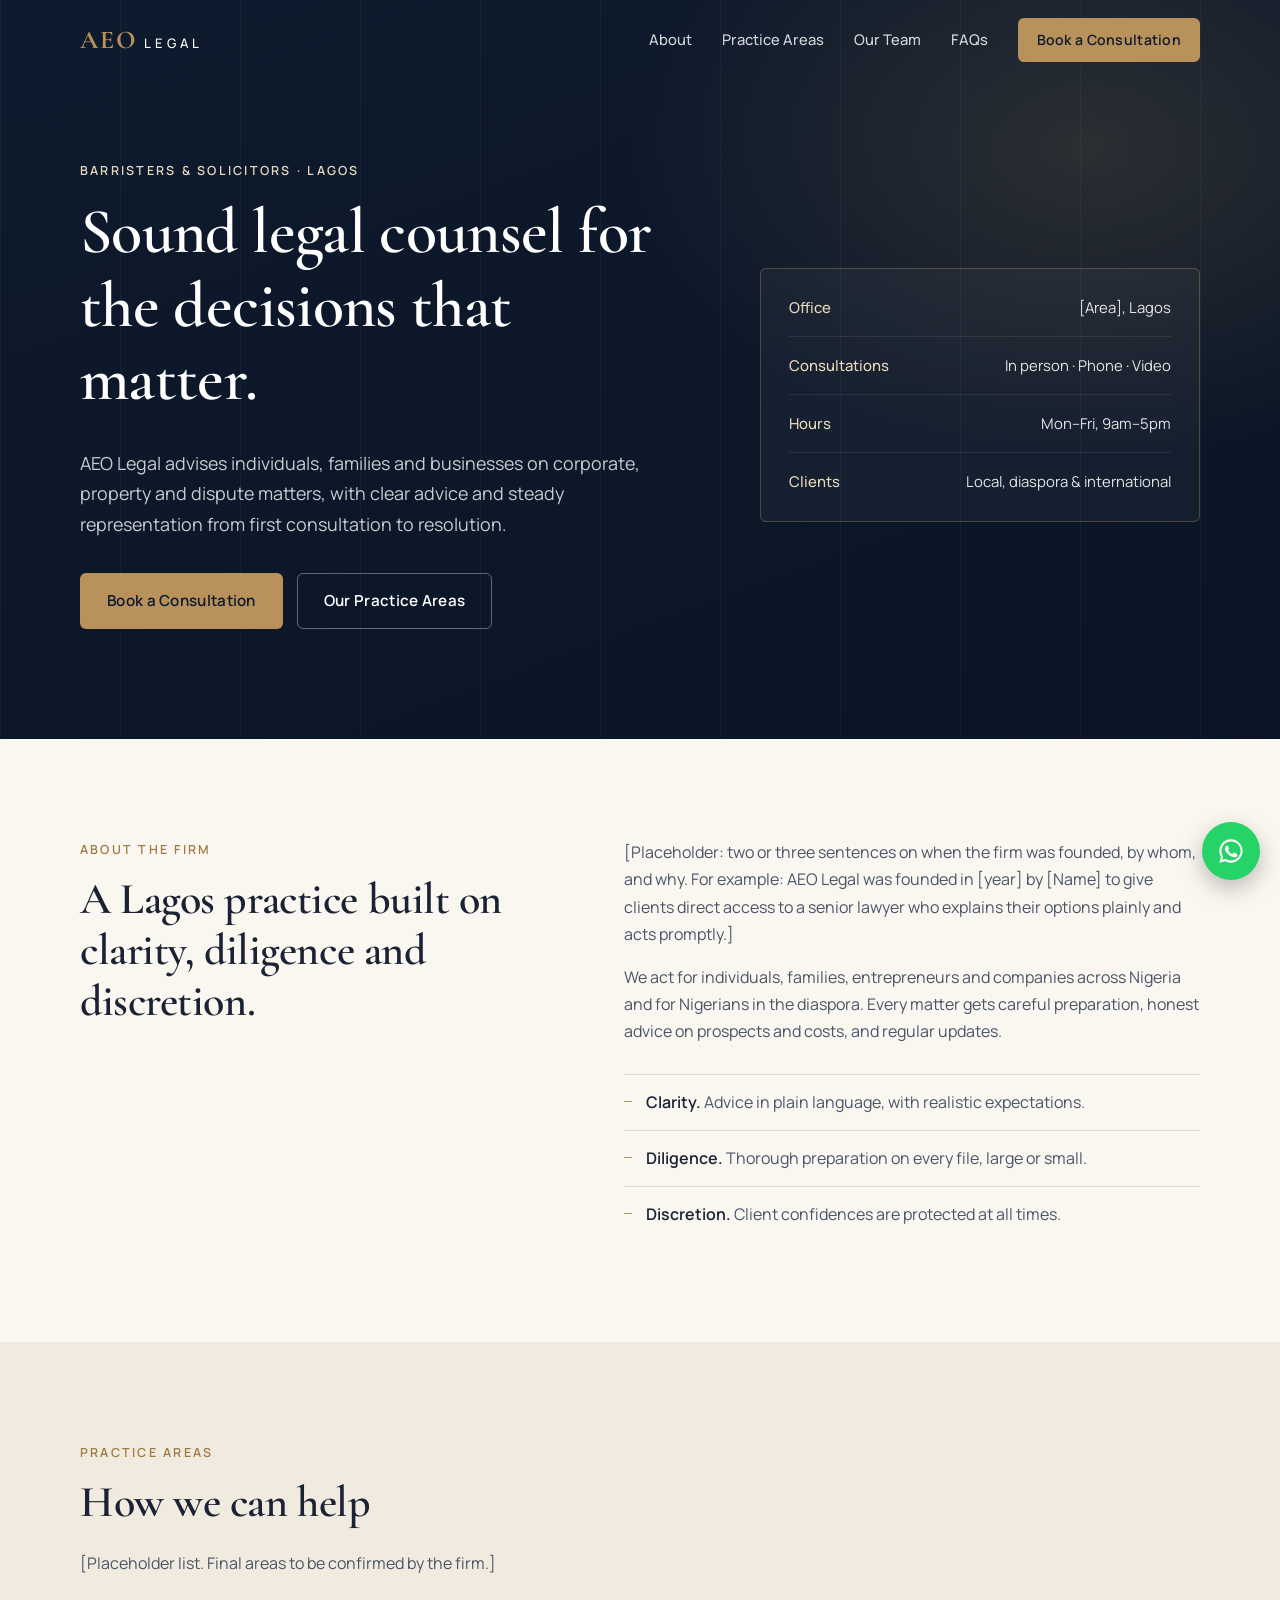
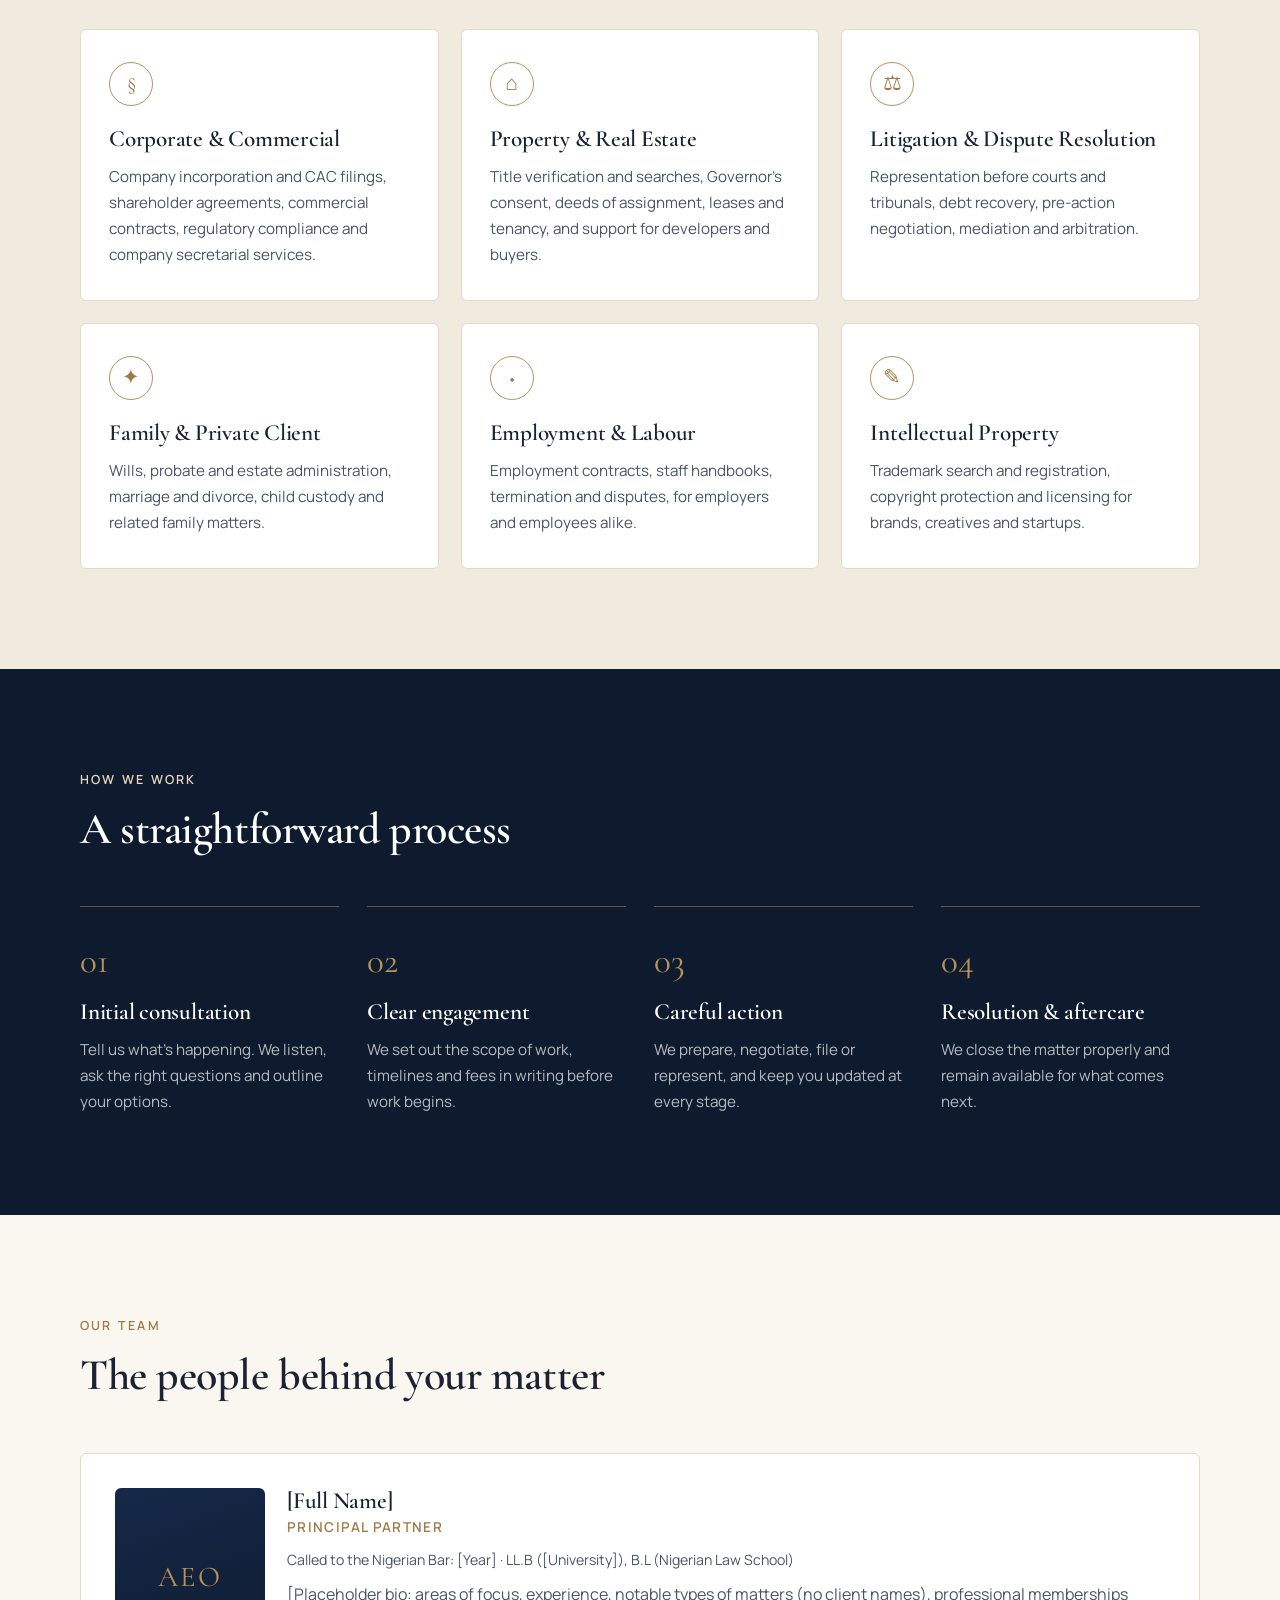
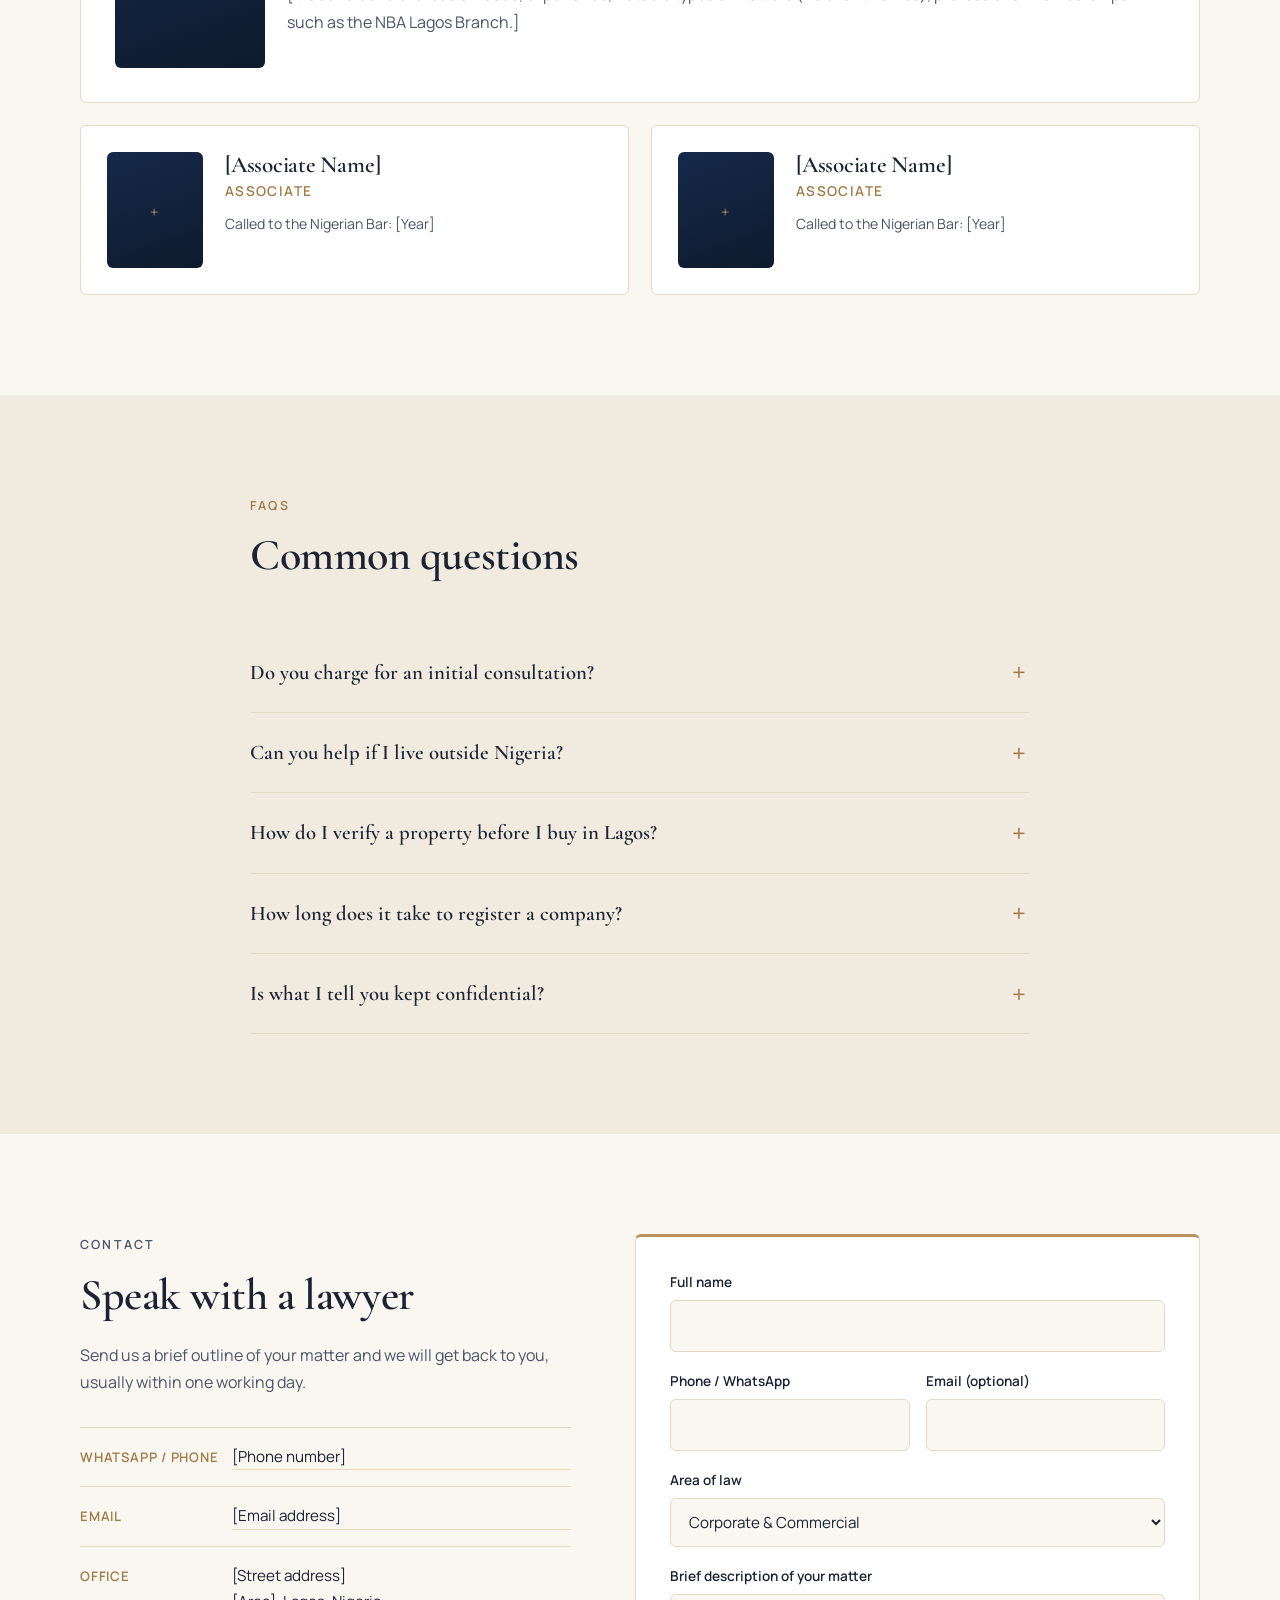
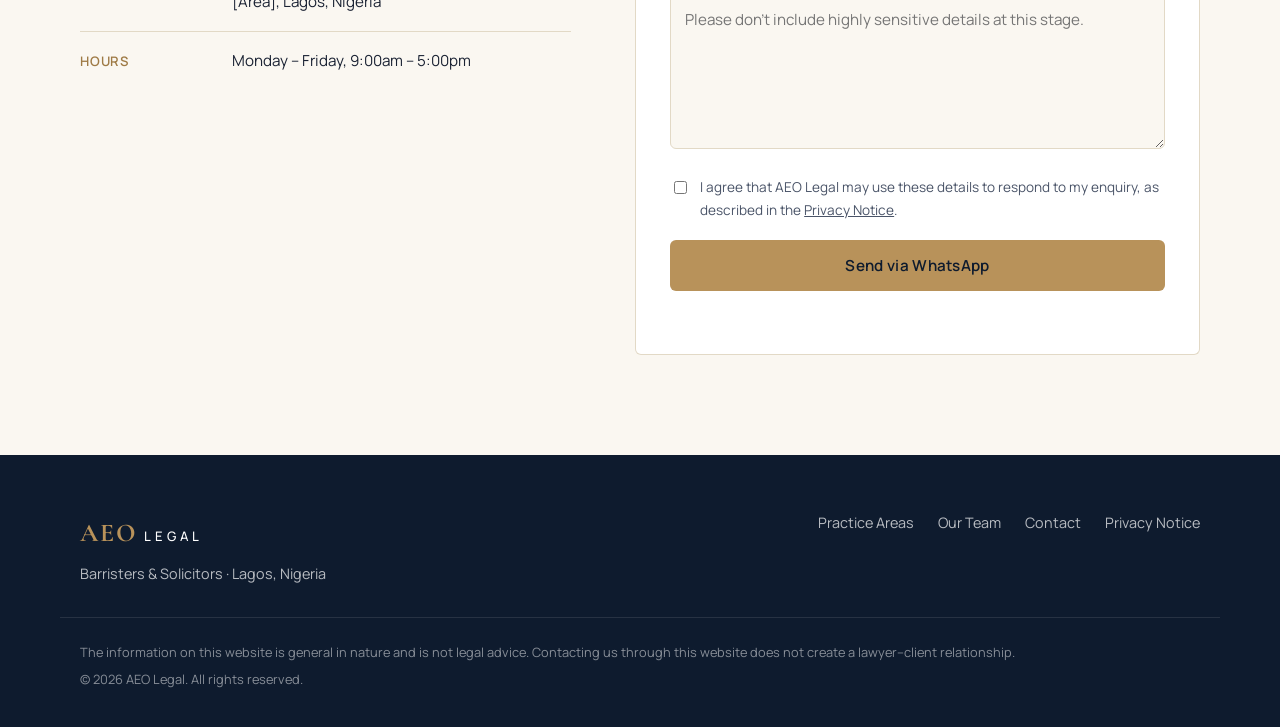
==== index.html @ 9168598f "First draft of AEO Legal website Single-page site (about, practice areas, process, team, FAQs, conta" ====
<!DOCTYPE html>
<html lang="en">
<head>
  <meta charset="UTF-8">
  <meta name="viewport" content="width=device-width, initial-scale=1.0">
  <title>AEO Legal | Barristers &amp; Solicitors, Lagos</title>
  <meta name="description" content="AEO Legal is a Lagos law firm advising individuals and businesses on corporate, property, dispute resolution and private client matters.">
  <meta name="robots" content="index, follow">
  <meta name="theme-color" content="#0E1B2E">

  <meta property="og:type" content="website">
  <meta property="og:title" content="AEO Legal | Barristers &amp; Solicitors, Lagos">
  <meta property="og:description" content="Clear, practical legal advice for individuals and businesses in Lagos.">

  <link rel="icon" type="image/svg+xml" href="assets/favicon/favicon.svg">

  <link rel="preconnect" href="https://fonts.googleapis.com">
  <link rel="preconnect" href="https://fonts.gstatic.com" crossorigin>
  <link href="https://fonts.googleapis.com/css2?family=Cormorant+Garamond:wght@500;600;700&family=Manrope:wght@400;500;600&display=swap" rel="stylesheet">

  <link rel="stylesheet" href="css/style.css">

  <script type="application/ld+json">
  {
    "@context": "https://schema.org",
    "@type": "LegalService",
    "name": "AEO Legal",
    "description": "Barristers and solicitors in Lagos, Nigeria.",
    "address": {
      "@type": "PostalAddress",
      "addressLocality": "Lagos",
      "addressCountry": "NG"
    },
    "areaServed": "Nigeria"
  }
  </script>
</head>
<body>

  <a class="skip-link" href="#main">Skip to content</a>

  <!-- ── NAV ── -->
  <header class="nav" id="nav">
    <div class="container nav-inner">
      <a href="#top" class="logo" aria-label="AEO Legal home">
        <span class="logo-mark">AEO</span><span class="logo-word">Legal</span>
      </a>
      <nav class="nav-links" id="nav-links" aria-label="Main">
        <a href="#about">About</a>
        <a href="#practice">Practice Areas</a>
        <a href="#team">Our Team</a>
        <a href="#faq">FAQs</a>
        <a href="#contact" class="btn btn-gold btn-sm">Book a Consultation</a>
      </nav>
      <button class="nav-toggle" id="nav-toggle" aria-label="Open menu" aria-expanded="false" aria-controls="nav-links">
        <span></span><span></span><span></span>
      </button>
    </div>
  </header>

  <main id="main">

    <!-- ── HERO ── -->
    <section class="hero" id="top">
      <div class="container hero-inner">
        <div class="hero-text">
          <p class="eyebrow">Barristers &amp; Solicitors · Lagos</p>
          <h1>Sound legal counsel for the decisions that matter.</h1>
          <p class="lead">AEO Legal advises individuals, families and businesses on corporate, property and dispute matters, with clear advice and steady representation from first consultation to resolution.</p>
          <div class="hero-ctas">
            <a href="#contact" class="btn btn-gold">Book a Consultation</a>
            <a href="#practice" class="btn btn-outline-light">Our Practice Areas</a>
          </div>
        </div>
        <aside class="hero-card" aria-label="Firm at a glance">
          <div class="hero-card-row">
            <span class="hc-label">Office</span>
            <span class="hc-value">[Area], Lagos</span>
          </div>
          <div class="hero-card-row">
            <span class="hc-label">Consultations</span>
            <span class="hc-value">In person · Phone · Video</span>
          </div>
          <div class="hero-card-row">
            <span class="hc-label">Hours</span>
            <span class="hc-value">Mon–Fri, 9am–5pm</span>
          </div>
          <div class="hero-card-row">
            <span class="hc-label">Clients</span>
            <span class="hc-value">Local, diaspora &amp; international</span>
          </div>
        </aside>
      </div>
    </section>

    <!-- ── ABOUT ── -->
    <section class="section" id="about">
      <div class="container about-grid">
        <div>
          <p class="eyebrow eyebrow-dark">About the Firm</p>
          <h2>A Lagos practice built on clarity, diligence and discretion.</h2>
        </div>
        <div class="about-body">
          <p>[Placeholder: two or three sentences on when the firm was founded, by whom, and why. For example: AEO Legal was founded in [year] by [Name] to give clients direct access to a senior lawyer who explains their options plainly and acts promptly.]</p>
          <p>We act for individuals, families, entrepreneurs and companies across Nigeria and for Nigerians in the diaspora. Every matter gets careful preparation, honest advice on prospects and costs, and regular updates.</p>
          <ul class="values">
            <li><strong>Clarity.</strong> Advice in plain language, with realistic expectations.</li>
            <li><strong>Diligence.</strong> Thorough preparation on every file, large or small.</li>
            <li><strong>Discretion.</strong> Client confidences are protected at all times.</li>
          </ul>
        </div>
      </div>
    </section>

    <!-- ── PRACTICE AREAS ── -->
    <section class="section section-tint" id="practice">
      <div class="container">
        <div class="section-head">
          <p class="eyebrow eyebrow-dark">Practice Areas</p>
          <h2>How we can help</h2>
          <p class="section-sub">[Placeholder list. Final areas to be confirmed by the firm.]</p>
        </div>
        <div class="practice-grid">
          <article class="practice-card">
            <div class="pc-icon" aria-hidden="true">§</div>
            <h3>Corporate &amp; Commercial</h3>
            <p>Company incorporation and CAC filings, shareholder agreements, commercial contracts, regulatory compliance and company secretarial services.</p>
          </article>
          <article class="practice-card">
            <div class="pc-icon" aria-hidden="true">⌂</div>
            <h3>Property &amp; Real Estate</h3>
            <p>Title verification and searches, Governor's consent, deeds of assignment, leases and tenancy, and support for developers and buyers.</p>
          </article>
          <article class="practice-card">
            <div class="pc-icon" aria-hidden="true">⚖</div>
            <h3>Litigation &amp; Dispute Resolution</h3>
            <p>Representation before courts and tribunals, debt recovery, pre-action negotiation, mediation and arbitration.</p>
          </article>
          <article class="practice-card">
            <div class="pc-icon" aria-hidden="true">✦</div>
            <h3>Family &amp; Private Client</h3>
            <p>Wills, probate and estate administration, marriage and divorce, child custody and related family matters.</p>
          </article>
          <article class="practice-card">
            <div class="pc-icon" aria-hidden="true">◆</div>
            <h3>Employment &amp; Labour</h3>
            <p>Employment contracts, staff handbooks, termination and disputes, for employers and employees alike.</p>
          </article>
          <article class="practice-card">
            <div class="pc-icon" aria-hidden="true">✎</div>
            <h3>Intellectual Property</h3>
            <p>Trademark search and registration, copyright protection and licensing for brands, creatives and startups.</p>
          </article>
        </div>
      </div>
    </section>

    <!-- ── HOW WE WORK ── -->
    <section class="section section-dark" id="process">
      <div class="container">
        <div class="section-head">
          <p class="eyebrow">How We Work</p>
          <h2>A straightforward process</h2>
        </div>
        <ol class="steps">
          <li>
            <span class="step-num">01</span>
            <h3>Initial consultation</h3>
            <p>Tell us what's happening. We listen, ask the right questions and outline your options.</p>
          </li>
          <li>
            <span class="step-num">02</span>
            <h3>Clear engagement</h3>
            <p>We set out the scope of work, timelines and fees in writing before work begins.</p>
          </li>
          <li>
            <span class="step-num">03</span>
            <h3>Careful action</h3>
            <p>We prepare, negotiate, file or represent, and keep you updated at every stage.</p>
          </li>
          <li>
            <span class="step-num">04</span>
            <h3>Resolution &amp; aftercare</h3>
            <p>We close the matter properly and remain available for what comes next.</p>
          </li>
        </ol>
      </div>
    </section>

    <!-- ── TEAM ── -->
    <section class="section" id="team">
      <div class="container">
        <div class="section-head">
          <p class="eyebrow eyebrow-dark">Our Team</p>
          <h2>The people behind your matter</h2>
        </div>
        <div class="team-grid">
          <article class="team-card team-card-lead">
            <div class="team-photo" aria-hidden="true"><span>AEO</span></div>
            <div class="team-info">
              <h3>[Full Name]</h3>
              <p class="team-role">Principal Partner</p>
              <p class="team-meta">Called to the Nigerian Bar: [Year] · LL.B ([University]), B.L (Nigerian Law School)</p>
              <p>[Placeholder bio: areas of focus, experience, notable types of matters (no client names), professional memberships such as the NBA Lagos Branch.]</p>
            </div>
          </article>
          <article class="team-card">
            <div class="team-photo" aria-hidden="true"><span>+</span></div>
            <div class="team-info">
              <h3>[Associate Name]</h3>
              <p class="team-role">Associate</p>
              <p class="team-meta">Called to the Nigerian Bar: [Year]</p>
            </div>
          </article>
          <article class="team-card">
            <div class="team-photo" aria-hidden="true"><span>+</span></div>
            <div class="team-info">
              <h3>[Associate Name]</h3>
              <p class="team-role">Associate</p>
              <p class="team-meta">Called to the Nigerian Bar: [Year]</p>
            </div>
          </article>
        </div>
      </div>
    </section>

    <!-- ── FAQ ── -->
    <section class="section section-tint" id="faq">
      <div class="container faq-wrap">
        <div class="section-head">
          <p class="eyebrow eyebrow-dark">FAQs</p>
          <h2>Common questions</h2>
        </div>
        <div class="faq-list">
          <details>
            <summary>Do you charge for an initial consultation?</summary>
            <p>[To be confirmed by the firm.] Please contact us and we will explain our consultation arrangements before you book.</p>
          </details>
          <details>
            <summary>Can you help if I live outside Nigeria?</summary>
            <p>Yes. We regularly work with clients in the diaspora by phone, video call and email, and can handle property, estate and corporate matters in Lagos on your behalf.</p>
          </details>
          <details>
            <summary>How do I verify a property before I buy in Lagos?</summary>
            <p>Before paying, a lawyer should conduct a search at the Lagos State Land Registry, confirm the seller's title documents and check for government acquisition or encumbrances. We can carry out this due diligence for you.</p>
          </details>
          <details>
            <summary>How long does it take to register a company?</summary>
            <p>Timelines depend on the Corporate Affairs Commission and the type of entity. We will give you a realistic estimate and handle the filings from name reservation to certificate.</p>
          </details>
          <details>
            <summary>Is what I tell you kept confidential?</summary>
            <p>Yes. Information you share with us in seeking legal advice is treated as confidential in line with our professional obligations.</p>
          </details>
        </div>
      </div>
    </section>

    <!-- ── CONTACT ── -->
    <section class="section" id="contact">
      <div class="container contact-grid">
        <div class="contact-info">
          <p class="eyebrow eyebrow-dark">Contact</p>
          <h2>Speak with a lawyer</h2>
          <p>Send us a brief outline of your matter and we will get back to you, usually within one working day.</p>

          <ul class="contact-list">
            <li>
              <span class="cl-label">WhatsApp / Phone</span>
              <a href="#" data-link="whatsapp" target="_blank" rel="noopener" data-text="phone">[Phone number]</a>
            </li>
            <li>
              <span class="cl-label">Email</span>
              <a href="#" data-link="email" data-text="email">[Email address]</a>
            </li>
            <li>
              <span class="cl-label">Office</span>
              <span>[Street address]<br>[Area], Lagos, Nigeria</span>
            </li>
            <li>
              <span class="cl-label">Hours</span>
              <span>Monday – Friday, 9:00am – 5:00pm</span>
            </li>
          </ul>
        </div>

        <form class="contact-form" id="contact-form" novalidate>
          <div class="field">
            <label for="f-name">Full name</label>
            <input id="f-name" name="name" type="text" autocomplete="name" required>
          </div>
          <div class="field-row">
            <div class="field">
              <label for="f-phone">Phone / WhatsApp</label>
              <input id="f-phone" name="phone" type="tel" autocomplete="tel" required>
            </div>
            <div class="field">
              <label for="f-email">Email (optional)</label>
              <input id="f-email" name="email" type="email" autocomplete="email">
            </div>
          </div>
          <div class="field">
            <label for="f-area">Area of law</label>
            <select id="f-area" name="area">
              <option>Corporate &amp; Commercial</option>
              <option>Property &amp; Real Estate</option>
              <option>Litigation &amp; Dispute Resolution</option>
              <option>Family &amp; Private Client</option>
              <option>Employment &amp; Labour</option>
              <option>Intellectual Property</option>
              <option>Other / Not sure</option>
            </select>
          </div>
          <div class="field">
            <label for="f-message">Brief description of your matter</label>
            <textarea id="f-message" name="message" rows="5" required placeholder="Please don't include highly sensitive details at this stage."></textarea>
          </div>
          <div class="field field-check">
            <input id="f-consent" name="consent" type="checkbox" required>
            <label for="f-consent">I agree that AEO Legal may use these details to respond to my enquiry, as described in the <a href="privacy.html">Privacy Notice</a>.</label>
          </div>
          <button type="submit" class="btn btn-gold btn-block">Send via WhatsApp</button>
          <p class="form-note" id="form-note" role="status" aria-live="polite"></p>
        </form>
      </div>
    </section>

  </main>

  <!-- ── FOOTER ── -->
  <footer class="footer">
    <div class="container footer-inner">
      <div class="footer-brand">
        <a href="#top" class="logo logo-light"><span class="logo-mark">AEO</span><span class="logo-word">Legal</span></a>
        <p>Barristers &amp; Solicitors · Lagos, Nigeria</p>
      </div>
      <nav class="footer-links" aria-label="Footer">
        <a href="#practice">Practice Areas</a>
        <a href="#team">Our Team</a>
        <a href="#contact">Contact</a>
        <a href="privacy.html">Privacy Notice</a>
      </nav>
    </div>
    <div class="container footer-legal">
      <p>The information on this website is general in nature and is not legal advice. Contacting us through this website does not create a lawyer–client relationship.</p>
      <p>© <span id="year">2026</span> AEO Legal. All rights reserved.</p>
    </div>
  </footer>

  <!-- Floating WhatsApp button -->
  <a href="#" data-link="whatsapp" class="wa-float" target="_blank" rel="noopener" aria-label="Chat with AEO Legal on WhatsApp">
    <svg viewBox="0 0 24 24" width="28" height="28" aria-hidden="true"><path fill="currentColor" d="M12 2a10 10 0 0 0-8.6 15.1L2 22l5-1.3A10 10 0 1 0 12 2Zm0 18.2a8.2 8.2 0 0 1-4.2-1.2l-.3-.2-3 .8.8-2.9-.2-.3A8.2 8.2 0 1 1 12 20.2Zm4.5-6.1c-.2-.1-1.5-.7-1.7-.8-.2-.1-.4-.1-.6.1l-.8 1c-.1.2-.3.2-.5.1a6.7 6.7 0 0 1-3.3-2.9c-.3-.4.2-.4.7-1.4.1-.2 0-.3 0-.4l-.8-1.8c-.2-.5-.4-.4-.6-.4h-.5a1 1 0 0 0-.7.3 3 3 0 0 0-.9 2.2 5.2 5.2 0 0 0 1.1 2.7 11.8 11.8 0 0 0 4.5 4c1.7.7 2.3.8 3.2.6a2.7 2.7 0 0 0 1.7-1.2 2.2 2.2 0 0 0 .2-1.2c-.1-.1-.3-.2-.5-.3Z"/></svg>
  </a>

  <script src="js/main.js"></script>
</body>
</html>
---- css/style.css ----
/* ─────────────────────────────────────────────
   AEO Legal — styles
   Palette: deep navy + muted gold on warm ivory
   ───────────────────────────────────────────── */

:root {
  --navy:      #0E1B2E;   /* primary dark */
  --navy2:     #16294A;   /* raised dark surface */
  --ink:       #1A2233;   /* body text on light */
  --ink2:      #4A5468;   /* secondary text */
  --ivory:     #FAF7F1;   /* page background */
  --sand:      #F1EBDF;   /* tinted sections */
  --line:      #E2D9C6;   /* borders on light */
  --gold:      #B8925A;   /* brand accent */
  --gold2:     #9E7A45;   /* accent hover */
  --gold-soft: #E9D9BC;
  --white:     #FFFFFF;
  --wa:        #25D366;

  --serif: 'Cormorant Garamond', Georgia, 'Times New Roman', serif;
  --sans:  'Manrope', 'Helvetica Neue', sans-serif;

  --radius: 6px;
  --maxw: 1160px;
}

*, *::before, *::after { box-sizing: border-box; }

html { scroll-behavior: smooth; scroll-padding-top: 80px; }

body {
  margin: 0;
  font-family: var(--sans);
  font-size: 16px;
  line-height: 1.7;
  color: var(--ink);
  background: var(--ivory);
  -webkit-font-smoothing: antialiased;
}

img { max-width: 100%; display: block; }
a { color: inherit; }

h1, h2, h3 {
  font-family: var(--serif);
  font-weight: 600;
  line-height: 1.15;
  margin: 0 0 .5em;
  letter-spacing: -0.01em;
}
h1 { font-size: clamp(2.4rem, 5.5vw, 4rem); }
h2 { font-size: clamp(1.9rem, 3.6vw, 2.75rem); }
h3 { font-size: 1.45rem; }
p  { margin: 0 0 1em; }

.container {
  width: 100%;
  max-width: var(--maxw);
  margin: 0 auto;
  padding: 0 20px;
}

.skip-link {
  position: absolute; left: -9999px; top: 8px;
  background: var(--gold); color: var(--navy);
  padding: 8px 14px; border-radius: var(--radius); z-index: 300;
}
.skip-link:focus { left: 8px; }

:focus-visible { outline: 2px solid var(--gold); outline-offset: 3px; }

/* ── Buttons ── */
.btn {
  display: inline-block;
  font-family: var(--sans);
  font-weight: 600;
  font-size: .95rem;
  letter-spacing: .02em;
  text-decoration: none;
  padding: 14px 26px;
  border-radius: var(--radius);
  border: 1.5px solid transparent;
  cursor: pointer;
  transition: background .2s, color .2s, border-color .2s, transform .2s;
}
.btn:hover { transform: translateY(-1px); }
.btn-gold { background: var(--gold); color: var(--navy); }
.btn-gold:hover { background: var(--gold2); color: var(--white); }
.btn-outline-light { border-color: rgba(255,255,255,.35); color: var(--white); }
.btn-outline-light:hover { border-color: var(--gold); color: var(--gold-soft); }
.btn-sm { padding: 9px 18px; font-size: .88rem; }
.btn-block { width: 100%; }
.btn:disabled { opacity: .6; cursor: not-allowed; transform: none; }

/* ── Eyebrow labels ── */
.eyebrow {
  font-size: .78rem;
  font-weight: 600;
  letter-spacing: .18em;
  text-transform: uppercase;
  color: var(--gold-soft);
  margin-bottom: 14px;
}
.eyebrow-dark { color: var(--gold2); }

/* ── Logo ── */
.logo {
  display: inline-flex;
  align-items: baseline;
  gap: 6px;
  text-decoration: none;
  color: var(--white);
}
.logo-mark {
  font-family: var(--serif);
  font-weight: 700;
  font-size: 1.6rem;
  letter-spacing: .08em;
  color: var(--gold);
}
.logo-word {
  font-family: var(--sans);
  font-weight: 500;
  font-size: .82rem;
  letter-spacing: .3em;
  text-transform: uppercase;
}

/* ── Nav ── */
.nav {
  position: fixed; inset: 0 0 auto 0;
  z-index: 100;
  padding: 18px 0;
  transition: background .3s, padding .3s, box-shadow .3s;
}
.nav.scrolled {
  background: rgba(14,27,46,.92);
  backdrop-filter: blur(10px);
  -webkit-backdrop-filter: blur(10px);
  padding: 12px 0;
  box-shadow: 0 1px 0 rgba(184,146,90,.25);
}
.nav-inner { display: flex; align-items: center; justify-content: space-between; }
.nav-links { display: flex; align-items: center; gap: 30px; }
.nav-links a:not(.btn) {
  color: rgba(255,255,255,.82);
  text-decoration: none;
  font-size: .92rem;
  font-weight: 500;
}
.nav-links a:not(.btn):hover { color: var(--gold-soft); }

.nav-toggle {
  display: none;
  background: none; border: 0; padding: 8px; cursor: pointer;
}
.nav-toggle span {
  display: block; width: 24px; height: 2px; margin: 5px 0;
  background: var(--white); transition: transform .25s, opacity .25s;
}
.nav-toggle[aria-expanded="true"] span:nth-child(1) { transform: translateY(7px) rotate(45deg); }
.nav-toggle[aria-expanded="true"] span:nth-child(2) { opacity: 0; }
.nav-toggle[aria-expanded="true"] span:nth-child(3) { transform: translateY(-7px) rotate(-45deg); }

/* ── Hero ── */
.hero {
  position: relative;
  background:
    radial-gradient(ellipse 60% 70% at 85% 20%, rgba(184,146,90,.18), transparent 60%),
    linear-gradient(160deg, var(--navy) 0%, #0A1424 100%);
  color: var(--white);
  padding: 160px 0 110px;
  overflow: hidden;
}
.hero::after {
  /* fine architectural lines */
  content: "";
  position: absolute; inset: 0;
  background-image: repeating-linear-gradient(90deg, rgba(255,255,255,.035) 0 1px, transparent 1px 120px);
  pointer-events: none;
}
.hero-inner {
  position: relative; z-index: 1;
  display: grid;
  grid-template-columns: 1.4fr 1fr;
  gap: 64px;
  align-items: center;
}
.lead {
  font-size: 1.12rem;
  color: rgba(255,255,255,.78);
  max-width: 560px;
  margin-bottom: 34px;
}
.hero-ctas { display: flex; flex-wrap: wrap; gap: 14px; }

.hero-card {
  background: rgba(255,255,255,.04);
  border: 1px solid rgba(184,146,90,.35);
  border-radius: var(--radius);
  padding: 10px 28px;
}
.hero-card-row {
  display: flex; justify-content: space-between; gap: 16px;
  padding: 16px 0;
  border-bottom: 1px solid rgba(255,255,255,.08);
  font-size: .93rem;
}
.hero-card-row:last-child { border-bottom: 0; }
.hc-label { color: var(--gold-soft); font-weight: 500; }
.hc-value { color: rgba(255,255,255,.88); text-align: right; }

/* ── Sections ── */
.section { padding: 100px 0; }
.section-tint { background: var(--sand); }
.section-dark { background: var(--navy); color: var(--white); }
.section-head { max-width: 640px; margin-bottom: 52px; }
.section-sub { color: var(--ink2); }

/* ── About ── */
.about-grid {
  display: grid;
  grid-template-columns: 1fr 1.2fr;
  gap: 64px;
}
.about-body p { color: var(--ink2); }
.values { list-style: none; padding: 0; margin: 28px 0 0; }
.values li {
  padding: 14px 0 14px 22px;
  border-top: 1px solid var(--line);
  position: relative;
  color: var(--ink2);
}
.values li::before {
  content: ""; position: absolute; left: 0; top: 26px;
  width: 8px; height: 1.5px; background: var(--gold);
}
.values strong { color: var(--ink); font-weight: 600; }

/* ── Practice areas ── */
.practice-grid {
  display: grid;
  grid-template-columns: repeat(3, 1fr);
  gap: 22px;
}
.practice-card {
  background: var(--white);
  border: 1px solid var(--line);
  border-radius: var(--radius);
  padding: 32px 28px;
  transition: border-color .25s, box-shadow .25s, transform .25s;
}
.practice-card:hover {
  border-color: var(--gold);
  box-shadow: 0 14px 30px -18px rgba(14,27,46,.35);
  transform: translateY(-3px);
}
.pc-icon {
  width: 44px; height: 44px;
  display: grid; place-items: center;
  border: 1px solid var(--gold);
  border-radius: 50%;
  color: var(--gold2);
  font-family: var(--serif);
  font-size: 1.3rem;
  margin-bottom: 20px;
}
.practice-card p { color: var(--ink2); font-size: .95rem; margin: 0; }

/* ── Steps ── */
.steps {
  list-style: none; padding: 0; margin: 0;
  display: grid;
  grid-template-columns: repeat(4, 1fr);
  gap: 28px;
}
.steps li { border-top: 1px solid rgba(184,146,90,.5); padding-top: 24px; }
.step-num {
  font-family: var(--serif);
  font-size: 2.2rem;
  color: var(--gold);
  display: block;
  margin-bottom: 8px;
}
.steps p { color: rgba(255,255,255,.7); font-size: .95rem; margin: 0; }

/* ── Team ── */
.team-grid {
  display: grid;
  grid-template-columns: repeat(2, 1fr);
  gap: 22px;
}
.team-card {
  display: flex; gap: 22px; align-items: flex-start;
  background: var(--white);
  border: 1px solid var(--line);
  border-radius: var(--radius);
  padding: 26px;
}
.team-card-lead { grid-column: 1 / -1; padding: 34px; }
.team-photo {
  flex-shrink: 0;
  width: 96px; height: 116px;
  border-radius: var(--radius);
  background: linear-gradient(160deg, var(--navy2), var(--navy));
  display: grid; place-items: center;
  color: var(--gold);
  font-family: var(--serif);
  font-size: 1.3rem;
  letter-spacing: .08em;
}
.team-card-lead .team-photo { width: 150px; height: 180px; font-size: 1.8rem; }
.team-info h3 { margin-bottom: 2px; }
.team-role {
  color: var(--gold2); font-weight: 600; font-size: .85rem;
  letter-spacing: .1em; text-transform: uppercase; margin-bottom: 8px;
}
.team-meta { font-size: .88rem; color: var(--ink2); margin-bottom: 10px; }
.team-info p:last-child { margin-bottom: 0; color: var(--ink2); }

/* ── FAQ ── */
.faq-wrap { max-width: 820px; }
.faq-list details {
  border-bottom: 1px solid var(--line);
  padding: 4px 0;
}
.faq-list summary {
  cursor: pointer;
  list-style: none;
  font-family: var(--serif);
  font-size: 1.3rem;
  font-weight: 600;
  padding: 18px 40px 18px 0;
  position: relative;
}
.faq-list summary::-webkit-details-marker { display: none; }
.faq-list summary::after {
  content: "+";
  position: absolute; right: 4px; top: 50%;
  transform: translateY(-50%);
  font-family: var(--sans); font-weight: 400; font-size: 1.5rem;
  color: var(--gold2);
  transition: transform .2s;
}
.faq-list details[open] summary::after { transform: translateY(-50%) rotate(45deg); }
.faq-list details p { color: var(--ink2); padding-right: 40px; }

/* ── Contact ── */
.contact-grid {
  display: grid;
  grid-template-columns: 1fr 1.15fr;
  gap: 64px;
  align-items: start;
}
.contact-info > p { color: var(--ink2); }
.contact-list { list-style: none; padding: 0; margin: 30px 0 0; }
.contact-list li {
  display: grid;
  grid-template-columns: 140px 1fr;
  gap: 12px;
  padding: 16px 0;
  border-top: 1px solid var(--line);
  font-size: .95rem;
}
.cl-label { color: var(--gold2); font-weight: 600; font-size: .82rem; letter-spacing: .06em; text-transform: uppercase; padding-top: 2px; }
.contact-list a { text-decoration: none; border-bottom: 1px solid var(--gold-soft); }
.contact-list a:hover { border-color: var(--gold); }

.contact-form {
  background: var(--white);
  border: 1px solid var(--line);
  border-top: 3px solid var(--gold);
  border-radius: var(--radius);
  padding: 34px;
}
.field { margin-bottom: 18px; }
.field-row { display: grid; grid-template-columns: 1fr 1fr; gap: 16px; }
.field label {
  display: block;
  font-size: .85rem;
  font-weight: 600;
  margin-bottom: 6px;
}
.field input,
.field select,
.field textarea {
  width: 100%;
  font: inherit;
  font-size: .95rem;
  color: var(--ink);
  background: var(--ivory);
  border: 1px solid var(--line);
  border-radius: var(--radius);
  padding: 12px 14px;
  transition: border-color .2s, background .2s;
}
.field input:focus,
.field select:focus,
.field textarea:focus { outline: none; border-color: var(--gold); background: var(--white); }
.field textarea { resize: vertical; }
.field-check { display: flex; gap: 10px; align-items: flex-start; }
.field-check input { width: auto; margin-top: 5px; accent-color: var(--gold2); }
.field-check label { font-weight: 400; color: var(--ink2); font-size: .85rem; margin: 0; }
.form-note { margin: 12px 0 0; font-size: .88rem; min-height: 1.2em; }
.form-note.error { color: #B42318; }
.form-note.ok { color: #1F7A4D; }

/* ── Footer ── */
.footer { background: var(--navy); color: rgba(255,255,255,.7); padding: 56px 0 30px; font-size: .9rem; }
.footer-inner {
  display: flex; justify-content: space-between; align-items: flex-start;
  gap: 30px; flex-wrap: wrap;
  padding-bottom: 30px;
  border-bottom: 1px solid rgba(255,255,255,.1);
}
.footer-brand p { margin: 8px 0 0; }
.footer-links { display: flex; flex-wrap: wrap; gap: 24px; }
.footer-links a { text-decoration: none; }
.footer-links a:hover { color: var(--gold-soft); }
.footer-legal { padding-top: 24px; font-size: .8rem; color: rgba(255,255,255,.5); }
.footer-legal p { margin: 0 0 6px; }

/* ── WhatsApp float ── */
.wa-float {
  position: fixed; right: 20px; bottom: 20px; z-index: 200;
  width: 58px; height: 58px; border-radius: 50%;
  background: var(--wa); color: var(--white);
  display: grid; place-items: center;
  box-shadow: 0 8px 22px rgba(0,0,0,.25);
  animation: wa-pulse 2.6s infinite;
}
@keyframes wa-pulse {
  0%   { box-shadow: 0 0 0 0 rgba(37,211,102,.5), 0 8px 22px rgba(0,0,0,.25); }
  70%  { box-shadow: 0 0 0 16px rgba(37,211,102,0), 0 8px 22px rgba(0,0,0,.25); }
  100% { box-shadow: 0 0 0 0 rgba(37,211,102,0), 0 8px 22px rgba(0,0,0,.25); }
}

/* ── Simple page (privacy) ── */
.page-hero { background: var(--navy); color: var(--white); padding: 140px 0 60px; }
.prose { max-width: 760px; }
.prose h2 { font-size: 1.7rem; margin-top: 1.6em; }
.prose p, .prose li { color: var(--ink2); }

/* ── Responsive ── */
@media (max-width: 960px) {
  .hero-inner, .about-grid, .contact-grid { grid-template-columns: 1fr; gap: 44px; }
  .practice-grid { grid-template-columns: repeat(2, 1fr); }
  .steps { grid-template-columns: repeat(2, 1fr); }
}

@media (max-width: 768px) {
  .nav-toggle { display: block; }
  .nav-links {
    position: fixed; inset: 64px 0 auto 0;
    flex-direction: column; align-items: stretch; gap: 0;
    background: var(--navy);
    padding: 10px 20px 24px;
    border-bottom: 1px solid rgba(184,146,90,.3);
    transform: translateY(-120%);
    visibility: hidden;
    transition: transform .3s, visibility .3s;
  }
  .nav-links.open { transform: none; visibility: visible; }
  .nav-links a:not(.btn) { padding: 14px 0; border-bottom: 1px solid rgba(255,255,255,.08); }
  .nav-links .btn { margin-top: 16px; text-align: center; }
  .nav { background: rgba(14,27,46,.92); padding: 12px 0; }

  .section { padding: 72px 0; }
  .hero { padding: 120px 0 72px; }
  .practice-grid, .team-grid, .steps { grid-template-columns: 1fr; }
  .team-card, .team-card-lead { flex-direction: column; }
  .field-row { grid-template-columns: 1fr; gap: 0; }
  .contact-list li { grid-template-columns: 1fr; gap: 2px; }
  .contact-form { padding: 24px 20px; }
}

@media (prefers-reduced-motion: reduce) {
  html { scroll-behavior: auto; }
  *, *::before, *::after { animation: none !important; transition: none !important; }
}
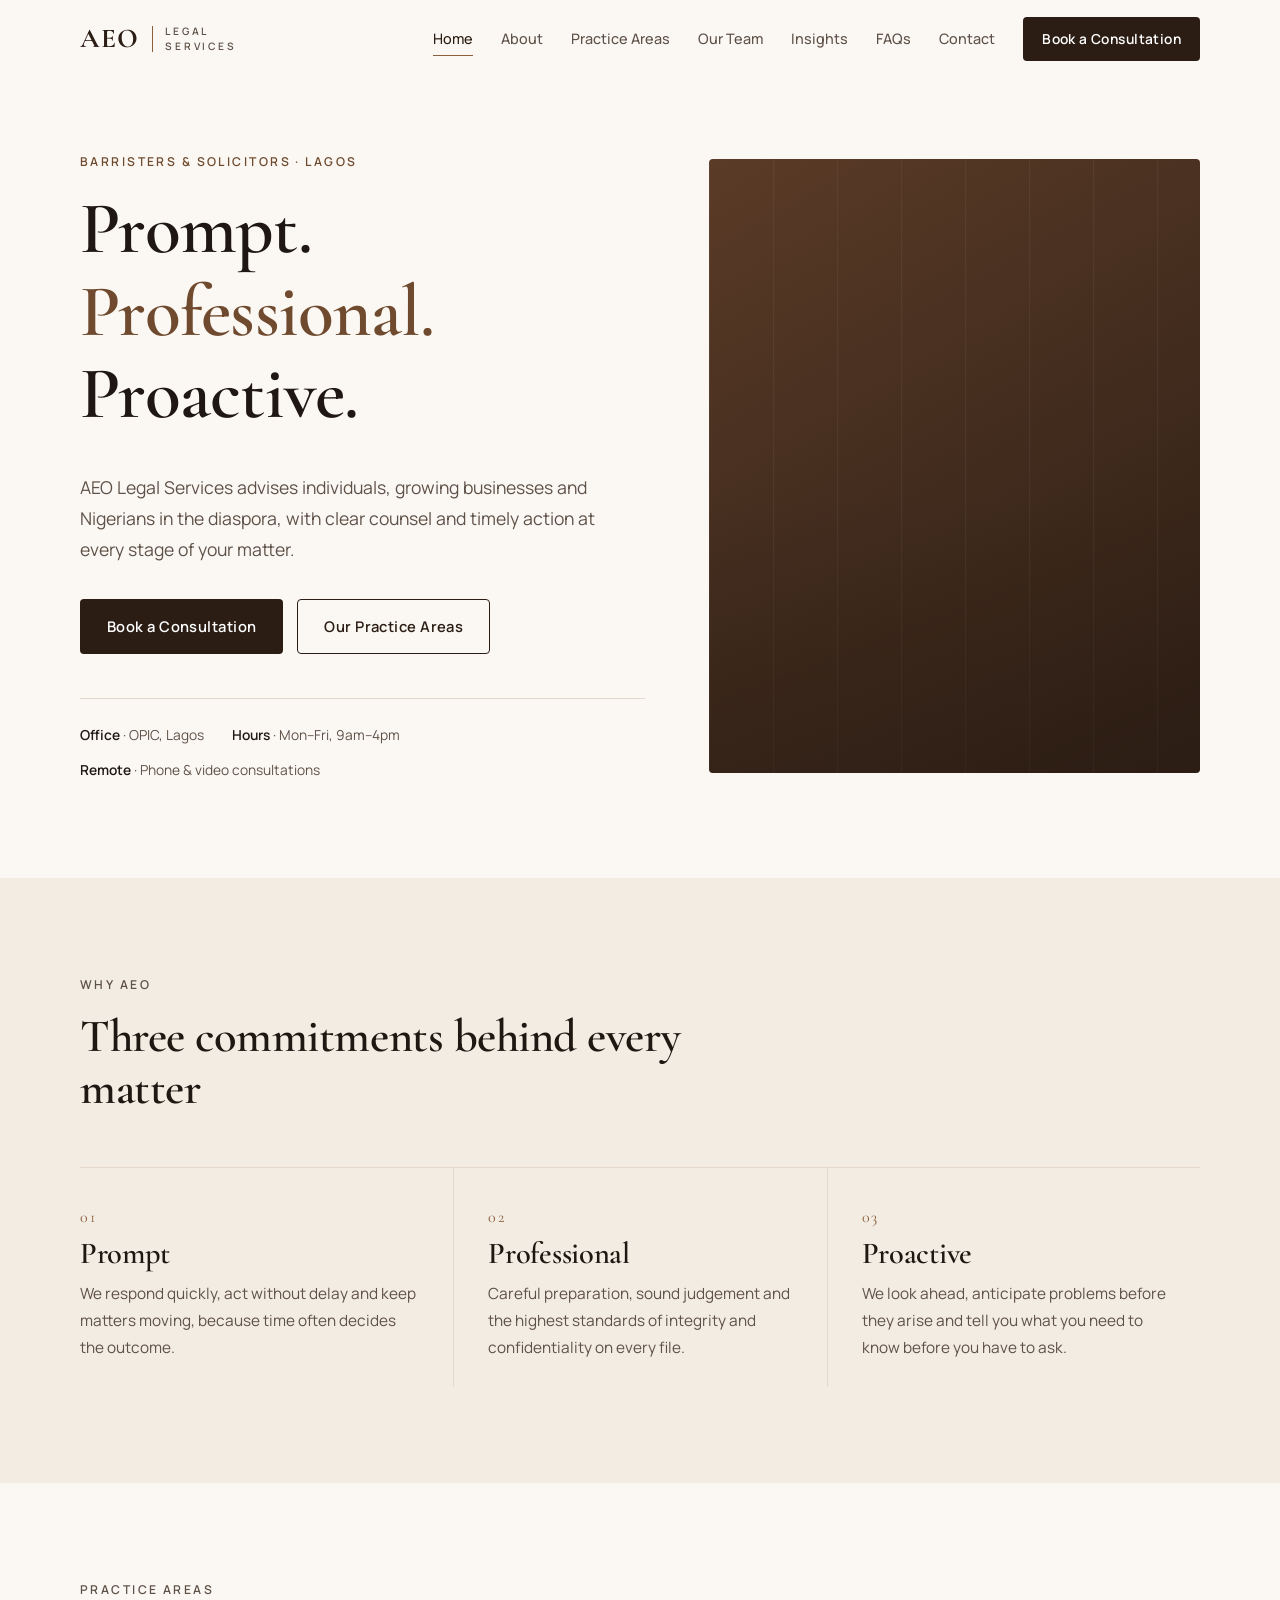
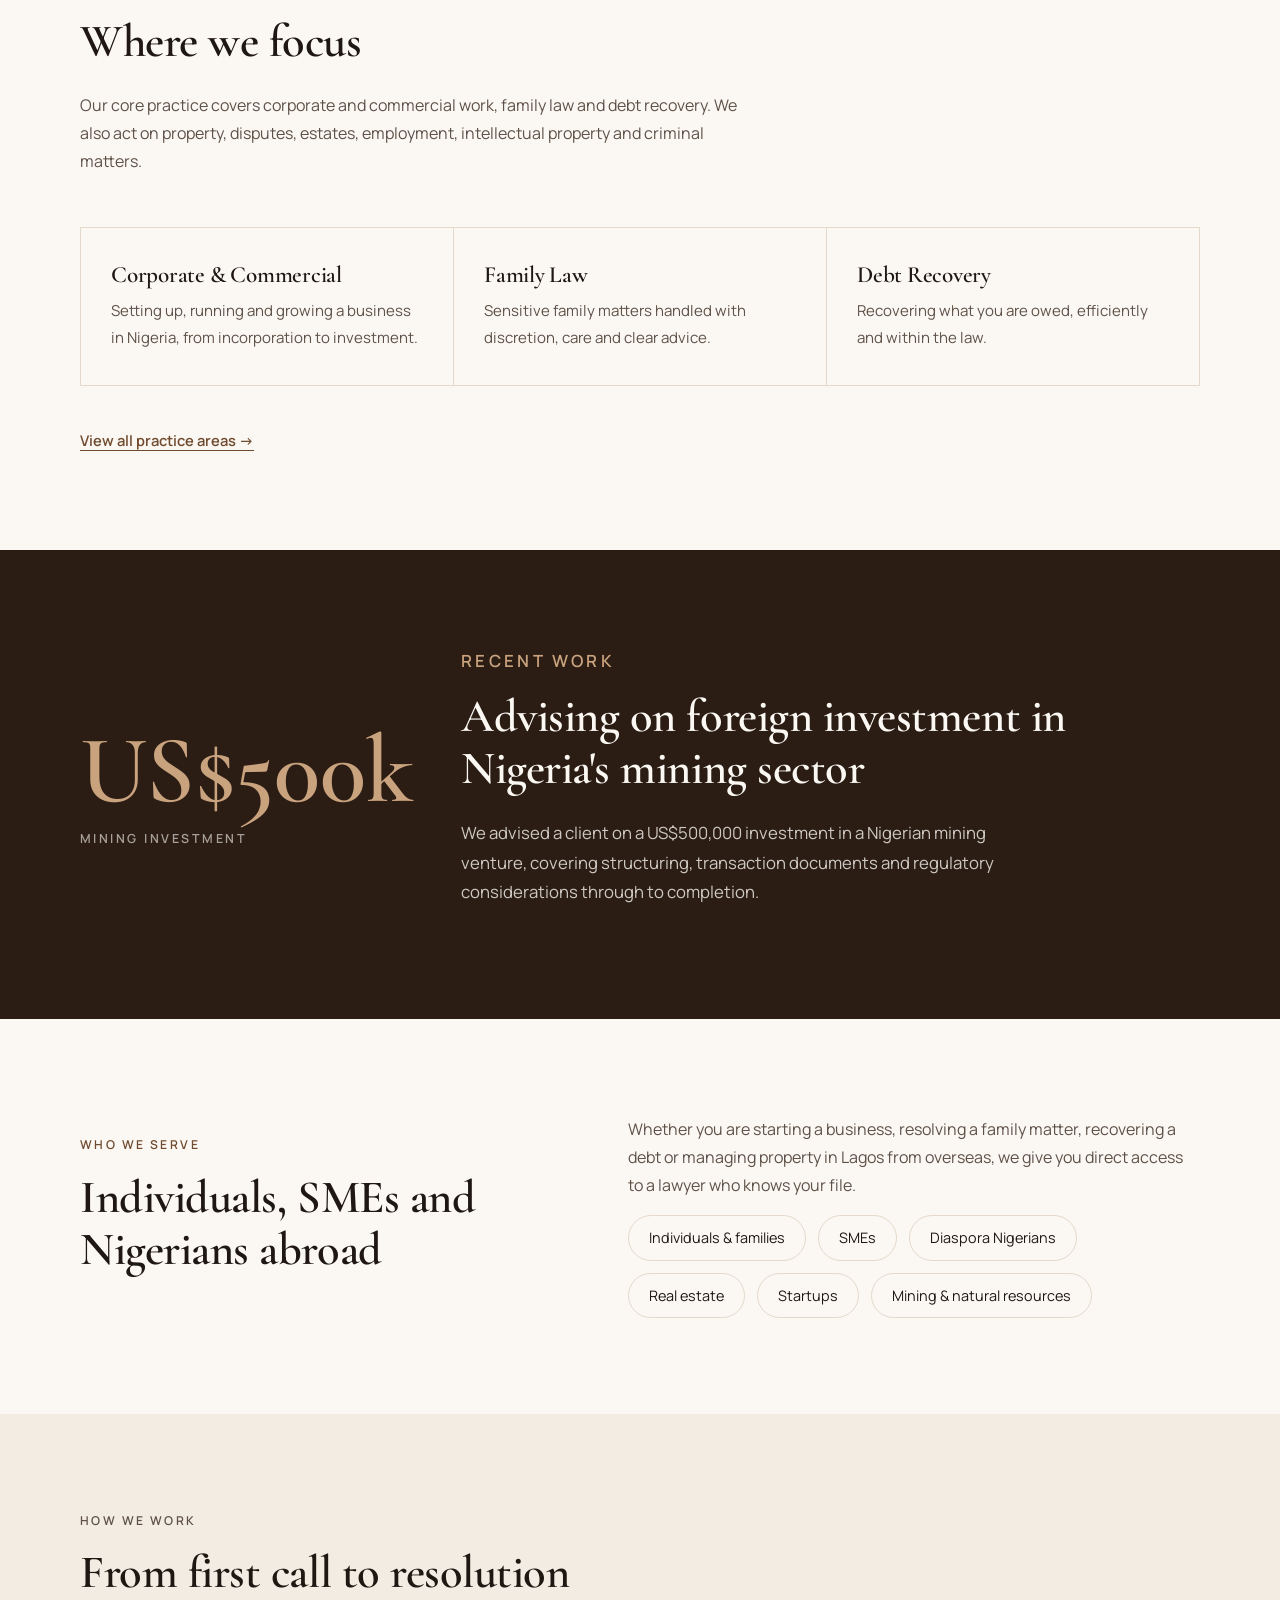
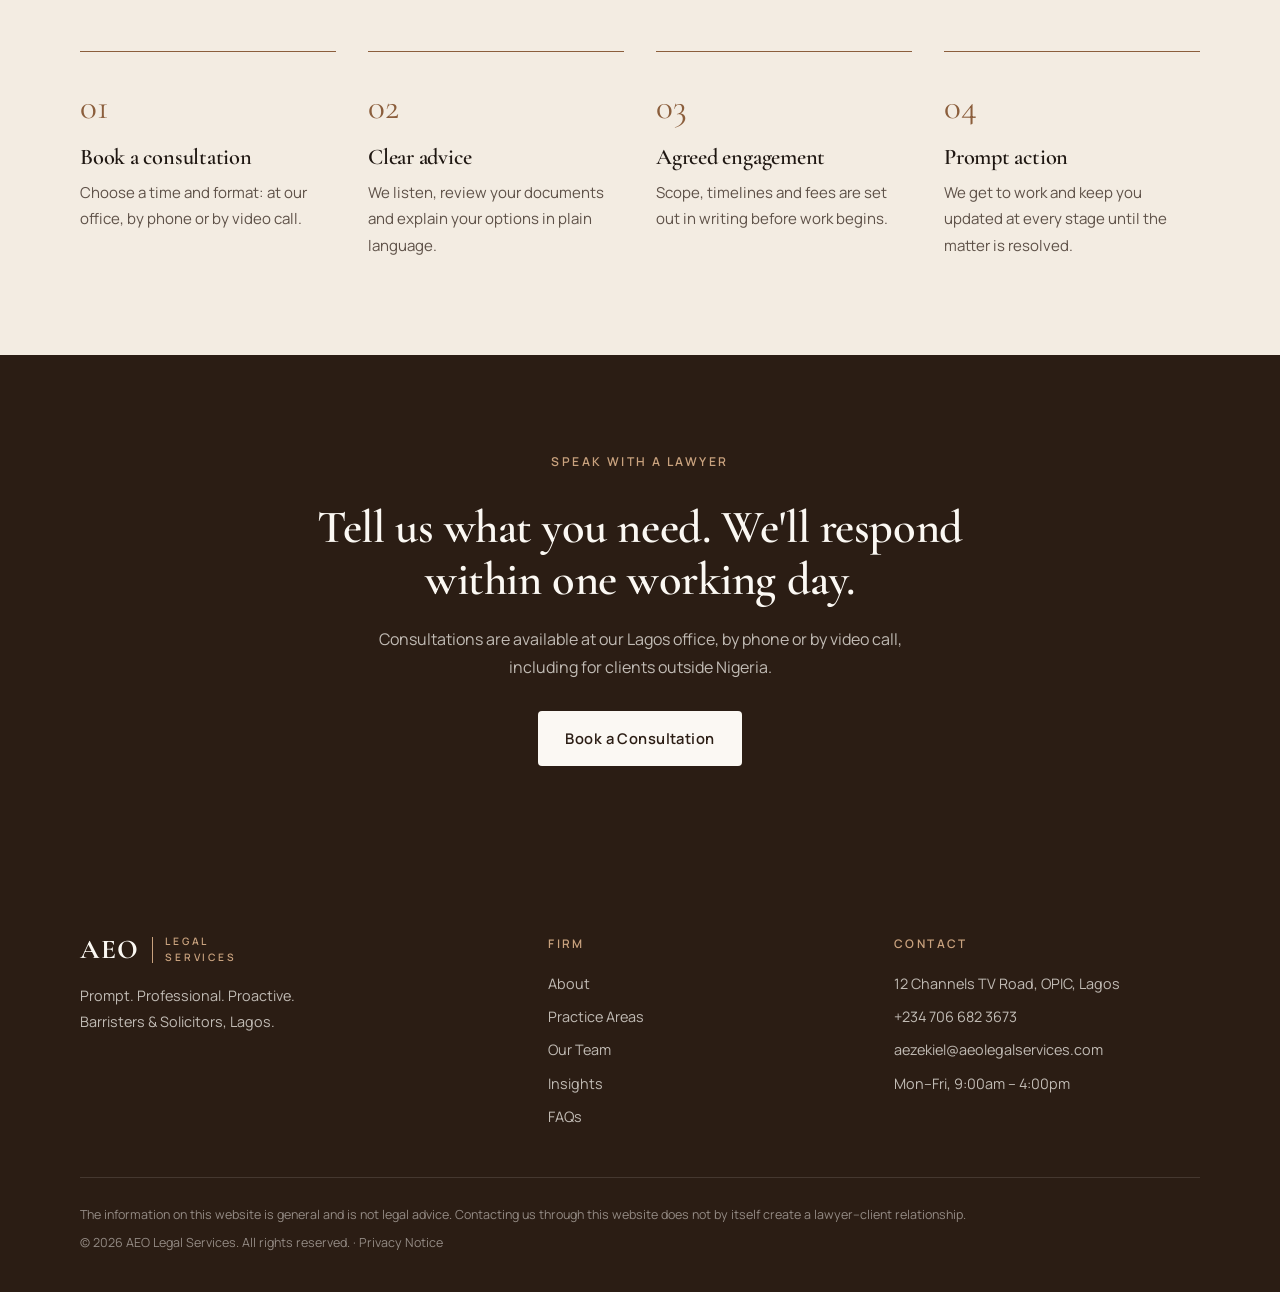
==== commit 9df395ef: "Rebuild site from client answers: multi-page, brown palette, brand assets - Pages: home, about, prac" ====
--- a/index.html
+++ b/index.html
@@ -3,35 +3,57 @@
 <head>
   <meta charset="UTF-8">
   <meta name="viewport" content="width=device-width, initial-scale=1.0">
-  <title>AEO Legal | Barristers &amp; Solicitors, Lagos</title>
-  <meta name="description" content="AEO Legal is a Lagos law firm advising individuals and businesses on corporate, property, dispute resolution and private client matters.">
+  <title>AEO Legal Services | Barristers &amp; Solicitors, Lagos</title>
+  <meta name="description" content="AEO Legal Services is a Lagos law firm advising individuals, SMEs and Nigerians in the diaspora. Prompt. Professional. Proactive.">
   <meta name="robots" content="index, follow">
-  <meta name="theme-color" content="#0E1B2E">
+  <meta name="theme-color" content="#2B1D14">
+  <link rel="canonical" href="https://ojohnsonolanrewaju.github.io/aeo-legal/">
 
   <meta property="og:type" content="website">
-  <meta property="og:title" content="AEO Legal | Barristers &amp; Solicitors, Lagos">
-  <meta property="og:description" content="Clear, practical legal advice for individuals and businesses in Lagos.">
-
-  <link rel="icon" type="image/svg+xml" href="assets/favicon/favicon.svg">
+  <meta property="og:site_name" content="AEO Legal Services">
+  <meta property="og:title" content="AEO Legal Services | Barristers &amp; Solicitors, Lagos">
+  <meta property="og:description" content="AEO Legal Services is a Lagos law firm advising individuals, SMEs and Nigerians in the diaspora. Prompt. Professional. Proactive.">
+  <meta property="og:url" content="https://ojohnsonolanrewaju.github.io/aeo-legal/">
+  <meta property="og:image" content="https://ojohnsonolanrewaju.github.io/aeo-legal/assets/images/og-image.png">
+  <meta name="twitter:card" content="summary_large_image">
+  <meta name="twitter:image" content="https://ojohnsonolanrewaju.github.io/aeo-legal/assets/images/og-image.png">
+
+  <link rel="icon" type="image/png" sizes="32x32" href="assets/favicon/favicon-32x32.png">
+  <link rel="icon" type="image/png" sizes="16x16" href="assets/favicon/favicon-16x16.png">
+  <link rel="apple-touch-icon" sizes="180x180" href="assets/favicon/apple-touch-icon.png">
 
   <link rel="preconnect" href="https://fonts.googleapis.com">
   <link rel="preconnect" href="https://fonts.gstatic.com" crossorigin>
-  <link href="https://fonts.googleapis.com/css2?family=Cormorant+Garamond:wght@500;600;700&family=Manrope:wght@400;500;600&display=swap" rel="stylesheet">
+  <link href="https://fonts.googleapis.com/css2?family=Cormorant+Garamond:wght@500;600;700&family=Manrope:wght@300;400;500;600&display=swap" rel="stylesheet">
 
   <link rel="stylesheet" href="css/style.css">
-
   <script type="application/ld+json">
   {
     "@context": "https://schema.org",
     "@type": "LegalService",
-    "name": "AEO Legal",
-    "description": "Barristers and solicitors in Lagos, Nigeria.",
+    "name": "AEO Legal Services",
+    "slogan": "Prompt. Professional. Proactive.",
+    "description": "Lagos law firm advising individuals, SMEs and Nigerians in the diaspora on corporate and commercial, family, debt recovery, property and dispute resolution matters.",
+    "foundingDate": "2026",
+    "telephone": "+2347066823673",
+    "email": "aezekiel@aeolegalservices.com",
+    "url": "https://ojohnsonolanrewaju.github.io/aeo-legal/",
+    "logo": "https://ojohnsonolanrewaju.github.io/aeo-legal/assets/logo/aeo-mark-512.png",
+    "image": "https://ojohnsonolanrewaju.github.io/aeo-legal/assets/images/og-image.png",
     "address": {
       "@type": "PostalAddress",
+      "streetAddress": "12 Channels TV Road, OPIC",
       "addressLocality": "Lagos",
       "addressCountry": "NG"
     },
-    "areaServed": "Nigeria"
+    "openingHoursSpecification": {
+      "@type": "OpeningHoursSpecification",
+      "dayOfWeek": ["Monday", "Tuesday", "Wednesday", "Thursday", "Friday"],
+      "opens": "09:00",
+      "closes": "16:00"
+    },
+    "areaServed": "Nigeria",
+    "knowsLanguage": ["en", "zh"]
   }
   </script>
 </head>
@@ -42,15 +64,16 @@
   <!-- ── NAV ── -->
   <header class="nav" id="nav">
     <div class="container nav-inner">
-      <a href="#top" class="logo" aria-label="AEO Legal home">
-        <span class="logo-mark">AEO</span><span class="logo-word">Legal</span>
-      </a>
+      <a href="index.html" class="logo" aria-label="AEO Legal Services home"><span class="logo-mark">AEO</span><span class="logo-rule" aria-hidden="true"></span><span class="logo-word">Legal<br>Services</span></a>
       <nav class="nav-links" id="nav-links" aria-label="Main">
-        <a href="#about">About</a>
-        <a href="#practice">Practice Areas</a>
-        <a href="#team">Our Team</a>
-        <a href="#faq">FAQs</a>
-        <a href="#contact" class="btn btn-gold btn-sm">Book a Consultation</a>
+        <a href="index.html" aria-current="page">Home</a>
+        <a href="about.html">About</a>
+        <a href="practice-areas.html">Practice Areas</a>
+        <a href="team.html">Our Team</a>
+        <a href="insights.html">Insights</a>
+        <a href="faq.html">FAQs</a>
+        <a href="contact.html">Contact</a>
+        <a href="contact.html#book" class="btn btn-primary btn-sm">Book a Consultation</a>
       </nav>
       <button class="nav-toggle" id="nav-toggle" aria-label="Open menu" aria-expanded="false" aria-controls="nav-links">
         <span></span><span></span><span></span>
@@ -61,267 +84,157 @@
   <main id="main">
 
     <!-- ── HERO ── -->
-    <section class="hero" id="top">
+    <section class="hero">
       <div class="container hero-inner">
-        <div class="hero-text">
+        <div>
           <p class="eyebrow">Barristers &amp; Solicitors · Lagos</p>
-          <h1>Sound legal counsel for the decisions that matter.</h1>
-          <p class="lead">AEO Legal advises individuals, families and businesses on corporate, property and dispute matters, with clear advice and steady representation from first consultation to resolution.</p>
+          <h1><span>Prompt.</span><span>Professional.</span><span>Proactive.</span></h1>
+          <p class="lead">AEO Legal Services advises individuals, growing businesses and Nigerians in the diaspora, with clear counsel and timely action at every stage of your matter.</p>
           <div class="hero-ctas">
-            <a href="#contact" class="btn btn-gold">Book a Consultation</a>
-            <a href="#practice" class="btn btn-outline-light">Our Practice Areas</a>
-          </div>
-        </div>
-        <aside class="hero-card" aria-label="Firm at a glance">
-          <div class="hero-card-row">
-            <span class="hc-label">Office</span>
-            <span class="hc-value">[Area], Lagos</span>
-          </div>
-          <div class="hero-card-row">
-            <span class="hc-label">Consultations</span>
-            <span class="hc-value">In person · Phone · Video</span>
-          </div>
-          <div class="hero-card-row">
-            <span class="hc-label">Hours</span>
-            <span class="hc-value">Mon–Fri, 9am–5pm</span>
-          </div>
-          <div class="hero-card-row">
-            <span class="hc-label">Clients</span>
-            <span class="hc-value">Local, diaspora &amp; international</span>
-          </div>
-        </aside>
-      </div>
-    </section>
-
-    <!-- ── ABOUT ── -->
-    <section class="section" id="about">
-      <div class="container about-grid">
-        <div>
-          <p class="eyebrow eyebrow-dark">About the Firm</p>
-          <h2>A Lagos practice built on clarity, diligence and discretion.</h2>
-        </div>
-        <div class="about-body">
-          <p>[Placeholder: two or three sentences on when the firm was founded, by whom, and why. For example: AEO Legal was founded in [year] by [Name] to give clients direct access to a senior lawyer who explains their options plainly and acts promptly.]</p>
-          <p>We act for individuals, families, entrepreneurs and companies across Nigeria and for Nigerians in the diaspora. Every matter gets careful preparation, honest advice on prospects and costs, and regular updates.</p>
-          <ul class="values">
-            <li><strong>Clarity.</strong> Advice in plain language, with realistic expectations.</li>
-            <li><strong>Diligence.</strong> Thorough preparation on every file, large or small.</li>
-            <li><strong>Discretion.</strong> Client confidences are protected at all times.</li>
+            <a href="contact.html#book" class="btn btn-primary">Book a Consultation</a>
+            <a href="practice-areas.html" class="btn btn-outline">Our Practice Areas</a>
+          </div>
+          <div class="hero-meta">
+            <span><strong>Office</strong> · OPIC, Lagos</span>
+            <span><strong>Hours</strong> · Mon–Fri, 9am–4pm</span>
+            <span><strong>Remote</strong> · Phone &amp; video consultations</span>
+          </div>
+        </div>
+        <div class="photo photo-hero" role="img" aria-label="Lagos business district"></div>
+      </div>
+    </section>
+
+    <!-- ── VALUES ── -->
+    <section class="section section-tint">
+      <div class="container">
+        <div class="section-head">
+          <p class="eyebrow">Why AEO</p>
+          <h2>Three commitments behind every matter</h2>
+        </div>
+
+        <div class="values-grid">
+          <div class="value">
+            <span class="value-num">01</span>
+            <h3>Prompt</h3>
+            <p>We respond quickly, act without delay and keep matters moving, because time often decides the outcome.</p>
+          </div>
+          <div class="value">
+            <span class="value-num">02</span>
+            <h3>Professional</h3>
+            <p>Careful preparation, sound judgement and the highest standards of integrity and confidentiality on every file.</p>
+          </div>
+          <div class="value">
+            <span class="value-num">03</span>
+            <h3>Proactive</h3>
+            <p>We look ahead, anticipate problems before they arise and tell you what you need to know before you have to ask.</p>
+          </div>
+        </div>
+
+      </div>
+    </section>
+
+    <!-- ── PRACTICE ── -->
+    <section class="section">
+      <div class="container">
+        <div class="section-head">
+          <p class="eyebrow">Practice Areas</p>
+          <h2>Where we focus</h2>
+          <p>Our core practice covers corporate and commercial work, family law and debt recovery. We also act on property, disputes, estates, employment, intellectual property and criminal matters.</p>
+        </div>
+        <div class="practice-grid">
+          <a class="practice-card" href="practice-areas.html#corporate" style="text-decoration:none">
+            <h3>Corporate &amp; Commercial</h3>
+            <p>Setting up, running and growing a business in Nigeria, from incorporation to investment.</p>
+          </a>
+          <a class="practice-card" href="practice-areas.html#family" style="text-decoration:none">
+            <h3>Family Law</h3>
+            <p>Sensitive family matters handled with discretion, care and clear advice.</p>
+          </a>
+          <a class="practice-card" href="practice-areas.html#debt" style="text-decoration:none">
+            <h3>Debt Recovery</h3>
+            <p>Recovering what you are owed, efficiently and within the law.</p>
+          </a>
+        </div>
+        <div class="section-foot"><a href="practice-areas.html" class="text-link">View all practice areas →</a></div>
+      </div>
+    </section>
+
+    <!-- ── NOTABLE MATTER ── -->
+    <section class="section section-dark on-dark">
+      <div class="container highlight">
+        <div class="highlight-figure">US$500k<small>Mining investment</small></div>
+        <div>
+          <p class="eyebrow">Recent Work</p>
+          <h2>Advising on foreign investment in Nigeria's mining sector</h2>
+          <p>We advised a client on a US$500,000 investment in a Nigerian mining venture, covering structuring, transaction documents and regulatory considerations through to completion.</p>
+        </div>
+      </div>
+    </section>
+
+    <!-- ── CLIENTS ── -->
+    <section class="section">
+      <div class="container split split-center">
+        <div>
+          <p class="eyebrow">Who We Serve</p>
+          <h2>Individuals, SMEs and Nigerians abroad</h2>
+        </div>
+        <div class="prose-muted">
+          <p>Whether you are starting a business, resolving a family matter, recovering a debt or managing property in Lagos from overseas, we give you direct access to a lawyer who knows your file.</p>
+          <ul class="sector-list" aria-label="Sectors">
+            <li>Individuals &amp; families</li>
+            <li>SMEs</li>
+            <li>Diaspora Nigerians</li>
+            <li>Real estate</li>
+            <li>Startups</li>
+            <li>Mining &amp; natural resources</li>
           </ul>
         </div>
       </div>
     </section>
 
-    <!-- ── PRACTICE AREAS ── -->
-    <section class="section section-tint" id="practice">
-      <div class="container">
-        <div class="section-head">
-          <p class="eyebrow eyebrow-dark">Practice Areas</p>
-          <h2>How we can help</h2>
-          <p class="section-sub">[Placeholder list. Final areas to be confirmed by the firm.]</p>
-        </div>
-        <div class="practice-grid">
-          <article class="practice-card">
-            <div class="pc-icon" aria-hidden="true">§</div>
-            <h3>Corporate &amp; Commercial</h3>
-            <p>Company incorporation and CAC filings, shareholder agreements, commercial contracts, regulatory compliance and company secretarial services.</p>
-          </article>
-          <article class="practice-card">
-            <div class="pc-icon" aria-hidden="true">⌂</div>
-            <h3>Property &amp; Real Estate</h3>
-            <p>Title verification and searches, Governor's consent, deeds of assignment, leases and tenancy, and support for developers and buyers.</p>
-          </article>
-          <article class="practice-card">
-            <div class="pc-icon" aria-hidden="true">⚖</div>
-            <h3>Litigation &amp; Dispute Resolution</h3>
-            <p>Representation before courts and tribunals, debt recovery, pre-action negotiation, mediation and arbitration.</p>
-          </article>
-          <article class="practice-card">
-            <div class="pc-icon" aria-hidden="true">✦</div>
-            <h3>Family &amp; Private Client</h3>
-            <p>Wills, probate and estate administration, marriage and divorce, child custody and related family matters.</p>
-          </article>
-          <article class="practice-card">
-            <div class="pc-icon" aria-hidden="true">◆</div>
-            <h3>Employment &amp; Labour</h3>
-            <p>Employment contracts, staff handbooks, termination and disputes, for employers and employees alike.</p>
-          </article>
-          <article class="practice-card">
-            <div class="pc-icon" aria-hidden="true">✎</div>
-            <h3>Intellectual Property</h3>
-            <p>Trademark search and registration, copyright protection and licensing for brands, creatives and startups.</p>
-          </article>
-        </div>
-      </div>
-    </section>
-
-    <!-- ── HOW WE WORK ── -->
-    <section class="section section-dark" id="process">
+    <!-- ── PROCESS ── -->
+    <section class="section section-tint">
       <div class="container">
         <div class="section-head">
           <p class="eyebrow">How We Work</p>
-          <h2>A straightforward process</h2>
-        </div>
-        <ol class="steps">
+          <h2>From first call to resolution</h2>
+        </div>
+
+        <ol class="steps steps-light">
           <li>
             <span class="step-num">01</span>
-            <h3>Initial consultation</h3>
-            <p>Tell us what's happening. We listen, ask the right questions and outline your options.</p>
+            <h3>Book a consultation</h3>
+            <p>Choose a time and format: at our office, by phone or by video call.</p>
           </li>
           <li>
             <span class="step-num">02</span>
-            <h3>Clear engagement</h3>
-            <p>We set out the scope of work, timelines and fees in writing before work begins.</p>
+            <h3>Clear advice</h3>
+            <p>We listen, review your documents and explain your options in plain language.</p>
           </li>
           <li>
             <span class="step-num">03</span>
-            <h3>Careful action</h3>
-            <p>We prepare, negotiate, file or represent, and keep you updated at every stage.</p>
+            <h3>Agreed engagement</h3>
+            <p>Scope, timelines and fees are set out in writing before work begins.</p>
           </li>
           <li>
             <span class="step-num">04</span>
-            <h3>Resolution &amp; aftercare</h3>
-            <p>We close the matter properly and remain available for what comes next.</p>
+            <h3>Prompt action</h3>
+            <p>We get to work and keep you updated at every stage until the matter is resolved.</p>
           </li>
         </ol>
-      </div>
-    </section>
-
-    <!-- ── TEAM ── -->
-    <section class="section" id="team">
-      <div class="container">
-        <div class="section-head">
-          <p class="eyebrow eyebrow-dark">Our Team</p>
-          <h2>The people behind your matter</h2>
-        </div>
-        <div class="team-grid">
-          <article class="team-card team-card-lead">
-            <div class="team-photo" aria-hidden="true"><span>AEO</span></div>
-            <div class="team-info">
-              <h3>[Full Name]</h3>
-              <p class="team-role">Principal Partner</p>
-              <p class="team-meta">Called to the Nigerian Bar: [Year] · LL.B ([University]), B.L (Nigerian Law School)</p>
-              <p>[Placeholder bio: areas of focus, experience, notable types of matters (no client names), professional memberships such as the NBA Lagos Branch.]</p>
-            </div>
-          </article>
-          <article class="team-card">
-            <div class="team-photo" aria-hidden="true"><span>+</span></div>
-            <div class="team-info">
-              <h3>[Associate Name]</h3>
-              <p class="team-role">Associate</p>
-              <p class="team-meta">Called to the Nigerian Bar: [Year]</p>
-            </div>
-          </article>
-          <article class="team-card">
-            <div class="team-photo" aria-hidden="true"><span>+</span></div>
-            <div class="team-info">
-              <h3>[Associate Name]</h3>
-              <p class="team-role">Associate</p>
-              <p class="team-meta">Called to the Nigerian Bar: [Year]</p>
-            </div>
-          </article>
-        </div>
-      </div>
-    </section>
-
-    <!-- ── FAQ ── -->
-    <section class="section section-tint" id="faq">
-      <div class="container faq-wrap">
-        <div class="section-head">
-          <p class="eyebrow eyebrow-dark">FAQs</p>
-          <h2>Common questions</h2>
-        </div>
-        <div class="faq-list">
-          <details>
-            <summary>Do you charge for an initial consultation?</summary>
-            <p>[To be confirmed by the firm.] Please contact us and we will explain our consultation arrangements before you book.</p>
-          </details>
-          <details>
-            <summary>Can you help if I live outside Nigeria?</summary>
-            <p>Yes. We regularly work with clients in the diaspora by phone, video call and email, and can handle property, estate and corporate matters in Lagos on your behalf.</p>
-          </details>
-          <details>
-            <summary>How do I verify a property before I buy in Lagos?</summary>
-            <p>Before paying, a lawyer should conduct a search at the Lagos State Land Registry, confirm the seller's title documents and check for government acquisition or encumbrances. We can carry out this due diligence for you.</p>
-          </details>
-          <details>
-            <summary>How long does it take to register a company?</summary>
-            <p>Timelines depend on the Corporate Affairs Commission and the type of entity. We will give you a realistic estimate and handle the filings from name reservation to certificate.</p>
-          </details>
-          <details>
-            <summary>Is what I tell you kept confidential?</summary>
-            <p>Yes. Information you share with us in seeking legal advice is treated as confidential in line with our professional obligations.</p>
-          </details>
-        </div>
-      </div>
-    </section>
-
-    <!-- ── CONTACT ── -->
-    <section class="section" id="contact">
-      <div class="container contact-grid">
-        <div class="contact-info">
-          <p class="eyebrow eyebrow-dark">Contact</p>
-          <h2>Speak with a lawyer</h2>
-          <p>Send us a brief outline of your matter and we will get back to you, usually within one working day.</p>
-
-          <ul class="contact-list">
-            <li>
-              <span class="cl-label">WhatsApp / Phone</span>
-              <a href="#" data-link="whatsapp" target="_blank" rel="noopener" data-text="phone">[Phone number]</a>
-            </li>
-            <li>
-              <span class="cl-label">Email</span>
-              <a href="#" data-link="email" data-text="email">[Email address]</a>
-            </li>
-            <li>
-              <span class="cl-label">Office</span>
-              <span>[Street address]<br>[Area], Lagos, Nigeria</span>
-            </li>
-            <li>
-              <span class="cl-label">Hours</span>
-              <span>Monday – Friday, 9:00am – 5:00pm</span>
-            </li>
-          </ul>
-        </div>
-
-        <form class="contact-form" id="contact-form" novalidate>
-          <div class="field">
-            <label for="f-name">Full name</label>
-            <input id="f-name" name="name" type="text" autocomplete="name" required>
-          </div>
-          <div class="field-row">
-            <div class="field">
-              <label for="f-phone">Phone / WhatsApp</label>
-              <input id="f-phone" name="phone" type="tel" autocomplete="tel" required>
-            </div>
-            <div class="field">
-              <label for="f-email">Email (optional)</label>
-              <input id="f-email" name="email" type="email" autocomplete="email">
-            </div>
-          </div>
-          <div class="field">
-            <label for="f-area">Area of law</label>
-            <select id="f-area" name="area">
-              <option>Corporate &amp; Commercial</option>
-              <option>Property &amp; Real Estate</option>
-              <option>Litigation &amp; Dispute Resolution</option>
-              <option>Family &amp; Private Client</option>
-              <option>Employment &amp; Labour</option>
-              <option>Intellectual Property</option>
-              <option>Other / Not sure</option>
-            </select>
-          </div>
-          <div class="field">
-            <label for="f-message">Brief description of your matter</label>
-            <textarea id="f-message" name="message" rows="5" required placeholder="Please don't include highly sensitive details at this stage."></textarea>
-          </div>
-          <div class="field field-check">
-            <input id="f-consent" name="consent" type="checkbox" required>
-            <label for="f-consent">I agree that AEO Legal may use these details to respond to my enquiry, as described in the <a href="privacy.html">Privacy Notice</a>.</label>
-          </div>
-          <button type="submit" class="btn btn-gold btn-block">Send via WhatsApp</button>
-          <p class="form-note" id="form-note" role="status" aria-live="polite"></p>
-        </form>
+
+      </div>
+    </section>
+
+    <!-- ── CTA ── -->
+    <section class="section section-dark on-dark cta-band">
+      <div class="container">
+        <p class="eyebrow">Speak with a lawyer</p>
+        <h2>Tell us what you need. We'll respond within one working day.</h2>
+        <p>Consultations are available at our Lagos office, by phone or by video call, including for clients outside Nigeria.</p>
+        <div class="hero-ctas" style="justify-content:center">
+          <a href="contact.html#book" class="btn btn-light">Book a Consultation</a>
+        </div>
       </div>
     </section>
 
@@ -329,28 +242,38 @@
 
   <!-- ── FOOTER ── -->
   <footer class="footer">
-    <div class="container footer-inner">
-      <div class="footer-brand">
-        <a href="#top" class="logo logo-light"><span class="logo-mark">AEO</span><span class="logo-word">Legal</span></a>
-        <p>Barristers &amp; Solicitors · Lagos, Nigeria</p>
-      </div>
-      <nav class="footer-links" aria-label="Footer">
-        <a href="#practice">Practice Areas</a>
-        <a href="#team">Our Team</a>
-        <a href="#contact">Contact</a>
-        <a href="privacy.html">Privacy Notice</a>
-      </nav>
-    </div>
-    <div class="container footer-legal">
-      <p>The information on this website is general in nature and is not legal advice. Contacting us through this website does not create a lawyer–client relationship.</p>
-      <p>© <span id="year">2026</span> AEO Legal. All rights reserved.</p>
+    <div class="container">
+      <div class="footer-grid">
+        <div class="footer-brand">
+          <a href="index.html" class="logo logo-light" aria-label="AEO Legal Services home"><span class="logo-mark">AEO</span><span class="logo-rule" aria-hidden="true"></span><span class="logo-word">Legal<br>Services</span></a>
+          <p>Prompt. Professional. Proactive.<br>Barristers &amp; Solicitors, Lagos.</p>
+        </div>
+        <div>
+          <h4>Firm</h4>
+          <ul>
+            <li><a href="about.html">About</a></li>
+            <li><a href="practice-areas.html">Practice Areas</a></li>
+            <li><a href="team.html">Our Team</a></li>
+            <li><a href="insights.html">Insights</a></li>
+            <li><a href="faq.html">FAQs</a></li>
+          </ul>
+        </div>
+        <div>
+          <h4>Contact</h4>
+          <ul>
+            <li>12 Channels TV Road, OPIC, Lagos</li>
+            <li><a href="#" data-link="phone" data-text="phone">+234 706 682 3673</a></li>
+            <li><a href="#" data-link="email" data-text="email">aezekiel@aeolegalservices.com</a></li>
+            <li>Mon–Fri, 9:00am – 4:00pm</li>
+          </ul>
+        </div>
+      </div>
+      <div class="footer-legal">
+        <p>The information on this website is general and is not legal advice. Contacting us through this website does not by itself create a lawyer–client relationship.</p>
+        <p>© <span id="year">2026</span> AEO Legal Services. All rights reserved. · <a href="privacy.html">Privacy Notice</a></p>
+      </div>
     </div>
   </footer>
-
-  <!-- Floating WhatsApp button -->
-  <a href="#" data-link="whatsapp" class="wa-float" target="_blank" rel="noopener" aria-label="Chat with AEO Legal on WhatsApp">
-    <svg viewBox="0 0 24 24" width="28" height="28" aria-hidden="true"><path fill="currentColor" d="M12 2a10 10 0 0 0-8.6 15.1L2 22l5-1.3A10 10 0 1 0 12 2Zm0 18.2a8.2 8.2 0 0 1-4.2-1.2l-.3-.2-3 .8.8-2.9-.2-.3A8.2 8.2 0 1 1 12 20.2Zm4.5-6.1c-.2-.1-1.5-.7-1.7-.8-.2-.1-.4-.1-.6.1l-.8 1c-.1.2-.3.2-.5.1a6.7 6.7 0 0 1-3.3-2.9c-.3-.4.2-.4.7-1.4.1-.2 0-.3 0-.4l-.8-1.8c-.2-.5-.4-.4-.6-.4h-.5a1 1 0 0 0-.7.3 3 3 0 0 0-.9 2.2 5.2 5.2 0 0 0 1.1 2.7 11.8 11.8 0 0 0 4.5 4c1.7.7 2.3.8 3.2.6a2.7 2.7 0 0 0 1.7-1.2 2.2 2.2 0 0 0 .2-1.2c-.1-.1-.3-.2-.5-.3Z"/></svg>
-  </a>
 
   <script src="js/main.js"></script>
 </body>
--- a/css/style.css
+++ b/css/style.css
@@ -1,40 +1,40 @@
 /* ─────────────────────────────────────────────
-   AEO Legal — styles
-   Palette: deep navy + muted gold on warm ivory
+   AEO Legal Services — styles
+   Palette: espresso brown + bronze on warm paper.
+   Deliberately restrained: one accent, lots of space.
    ───────────────────────────────────────────── */
 
 :root {
-  --navy:      #0E1B2E;   /* primary dark */
-  --navy2:     #16294A;   /* raised dark surface */
-  --ink:       #1A2233;   /* body text on light */
-  --ink2:      #4A5468;   /* secondary text */
-  --ivory:     #FAF7F1;   /* page background */
-  --sand:      #F1EBDF;   /* tinted sections */
-  --line:      #E2D9C6;   /* borders on light */
-  --gold:      #B8925A;   /* brand accent */
-  --gold2:     #9E7A45;   /* accent hover */
-  --gold-soft: #E9D9BC;
-  --white:     #FFFFFF;
-  --wa:        #25D366;
+  --espresso: #2B1D14;   /* darkest brown: footer, dark sections */
+  --brown:    #4A3122;   /* raised dark surface */
+  --bronze:   #8B5E3C;   /* brand accent */
+  --bronze2:  #6F4A2E;   /* accent hover / accent text on light */
+  --tan:      #C9A27E;   /* accent on dark */
+  --sand:     #F3ECE2;   /* tinted sections */
+  --paper:    #FBF8F3;   /* page background */
+  --white:    #FFFFFF;
+  --ink:      #1F1712;   /* body text */
+  --ink2:     #5E5148;   /* secondary text */
+  --line:     #E4D9CA;   /* borders on light */
 
   --serif: 'Cormorant Garamond', Georgia, 'Times New Roman', serif;
   --sans:  'Manrope', 'Helvetica Neue', sans-serif;
 
-  --radius: 6px;
+  --radius: 4px;
   --maxw: 1160px;
 }
 
 *, *::before, *::after { box-sizing: border-box; }
 
-html { scroll-behavior: smooth; scroll-padding-top: 80px; }
+html { scroll-behavior: smooth; scroll-padding-top: 90px; }
 
 body {
   margin: 0;
   font-family: var(--sans);
   font-size: 16px;
-  line-height: 1.7;
+  line-height: 1.75;
   color: var(--ink);
-  background: var(--ivory);
+  background: var(--paper);
   -webkit-font-smoothing: antialiased;
 }
 
@@ -44,13 +44,13 @@
 h1, h2, h3 {
   font-family: var(--serif);
   font-weight: 600;
-  line-height: 1.15;
+  line-height: 1.12;
   margin: 0 0 .5em;
   letter-spacing: -0.01em;
 }
-h1 { font-size: clamp(2.4rem, 5.5vw, 4rem); }
-h2 { font-size: clamp(1.9rem, 3.6vw, 2.75rem); }
-h3 { font-size: 1.45rem; }
+h1 { font-size: clamp(2.6rem, 6vw, 4.6rem); }
+h2 { font-size: clamp(2rem, 3.8vw, 2.9rem); }
+h3 { font-size: 1.5rem; }
 p  { margin: 0 0 1em; }
 
 .container {
@@ -62,275 +62,396 @@
 
 .skip-link {
   position: absolute; left: -9999px; top: 8px;
-  background: var(--gold); color: var(--navy);
+  background: var(--bronze); color: var(--white);
   padding: 8px 14px; border-radius: var(--radius); z-index: 300;
 }
 .skip-link:focus { left: 8px; }
 
-:focus-visible { outline: 2px solid var(--gold); outline-offset: 3px; }
+:focus-visible { outline: 2px solid var(--bronze); outline-offset: 3px; }
 
 /* ── Buttons ── */
 .btn {
   display: inline-block;
   font-family: var(--sans);
   font-weight: 600;
-  font-size: .95rem;
-  letter-spacing: .02em;
+  font-size: .92rem;
+  letter-spacing: .03em;
   text-decoration: none;
   padding: 14px 26px;
   border-radius: var(--radius);
   border: 1.5px solid transparent;
   cursor: pointer;
-  transition: background .2s, color .2s, border-color .2s, transform .2s;
-}
-.btn:hover { transform: translateY(-1px); }
-.btn-gold { background: var(--gold); color: var(--navy); }
-.btn-gold:hover { background: var(--gold2); color: var(--white); }
-.btn-outline-light { border-color: rgba(255,255,255,.35); color: var(--white); }
-.btn-outline-light:hover { border-color: var(--gold); color: var(--gold-soft); }
-.btn-sm { padding: 9px 18px; font-size: .88rem; }
+  transition: background .2s, color .2s, border-color .2s;
+}
+.btn-primary { background: var(--espresso); color: var(--white); }
+.btn-primary:hover { background: var(--bronze2); }
+.btn-outline { border-color: var(--espresso); color: var(--espresso); }
+.btn-outline:hover { background: var(--espresso); color: var(--white); }
+.btn-light { background: var(--paper); color: var(--espresso); }
+.btn-light:hover { background: var(--tan); }
+.btn-sm { padding: 9px 18px; font-size: .86rem; }
 .btn-block { width: 100%; }
-.btn:disabled { opacity: .6; cursor: not-allowed; transform: none; }
+.btn:disabled { opacity: .6; cursor: not-allowed; }
+
+.text-link {
+  font-weight: 600;
+  font-size: .92rem;
+  color: var(--bronze2);
+  text-decoration: none;
+  border-bottom: 1px solid currentColor;
+}
+.text-link:hover { color: var(--espresso); }
 
 /* ── Eyebrow labels ── */
 .eyebrow {
-  font-size: .78rem;
-  font-weight: 600;
-  letter-spacing: .18em;
+  font-size: .76rem;
+  font-weight: 600;
+  letter-spacing: .2em;
   text-transform: uppercase;
-  color: var(--gold-soft);
-  margin-bottom: 14px;
-}
-.eyebrow-dark { color: var(--gold2); }
-
-/* ── Logo ── */
+  color: var(--bronze2);
+  margin-bottom: 16px;
+}
+.on-dark .eyebrow { color: var(--tan); }
+
+/* ── Logo (HTML version, uses the web fonts) ── */
 .logo {
   display: inline-flex;
-  align-items: baseline;
-  gap: 6px;
+  align-items: center;
+  gap: 12px;
   text-decoration: none;
-  color: var(--white);
+  color: var(--espresso);
 }
 .logo-mark {
   font-family: var(--serif);
   font-weight: 700;
-  font-size: 1.6rem;
-  letter-spacing: .08em;
-  color: var(--gold);
-}
+  font-size: 1.7rem;
+  letter-spacing: .06em;
+  line-height: 1;
+}
+.logo-rule { width: 1px; height: 26px; background: var(--bronze); }
 .logo-word {
   font-family: var(--sans);
-  font-weight: 500;
-  font-size: .82rem;
-  letter-spacing: .3em;
+  font-weight: 600;
+  font-size: .64rem;
+  letter-spacing: .28em;
+  line-height: 1.5;
   text-transform: uppercase;
-}
+  color: var(--ink2);
+}
+.logo-light { color: var(--paper); }
+.logo-light .logo-word { color: var(--tan); }
+.logo-light .logo-rule { background: var(--tan); }
 
 /* ── Nav ── */
 .nav {
-  position: fixed; inset: 0 0 auto 0;
+  position: sticky; top: 0;
   z-index: 100;
-  padding: 18px 0;
-  transition: background .3s, padding .3s, box-shadow .3s;
-}
-.nav.scrolled {
-  background: rgba(14,27,46,.92);
-  backdrop-filter: blur(10px);
-  -webkit-backdrop-filter: blur(10px);
-  padding: 12px 0;
-  box-shadow: 0 1px 0 rgba(184,146,90,.25);
-}
-.nav-inner { display: flex; align-items: center; justify-content: space-between; }
-.nav-links { display: flex; align-items: center; gap: 30px; }
+  background: rgba(251,248,243,.94);
+  backdrop-filter: blur(8px);
+  -webkit-backdrop-filter: blur(8px);
+  border-bottom: 1px solid transparent;
+  transition: border-color .3s;
+}
+.nav.scrolled { border-bottom-color: var(--line); }
+.nav-inner { display: flex; align-items: center; justify-content: space-between; height: 78px; }
+.nav-links { display: flex; align-items: center; gap: 28px; }
 .nav-links a:not(.btn) {
-  color: rgba(255,255,255,.82);
   text-decoration: none;
-  font-size: .92rem;
+  font-size: .9rem;
   font-weight: 500;
-}
-.nav-links a:not(.btn):hover { color: var(--gold-soft); }
+  color: var(--ink2);
+  padding: 4px 0;
+  border-bottom: 1px solid transparent;
+}
+.nav-links a:not(.btn):hover { color: var(--espresso); }
+.nav-links a[aria-current="page"] { color: var(--espresso); border-bottom-color: var(--bronze); }
 
 .nav-toggle {
   display: none;
   background: none; border: 0; padding: 8px; cursor: pointer;
 }
 .nav-toggle span {
-  display: block; width: 24px; height: 2px; margin: 5px 0;
-  background: var(--white); transition: transform .25s, opacity .25s;
-}
-.nav-toggle[aria-expanded="true"] span:nth-child(1) { transform: translateY(7px) rotate(45deg); }
+  display: block; width: 24px; height: 1.5px; margin: 6px 0;
+  background: var(--espresso); transition: transform .25s, opacity .25s;
+}
+.nav-toggle[aria-expanded="true"] span:nth-child(1) { transform: translateY(7.5px) rotate(45deg); }
 .nav-toggle[aria-expanded="true"] span:nth-child(2) { opacity: 0; }
-.nav-toggle[aria-expanded="true"] span:nth-child(3) { transform: translateY(-7px) rotate(-45deg); }
-
-/* ── Hero ── */
-.hero {
+.nav-toggle[aria-expanded="true"] span:nth-child(3) { transform: translateY(-7.5px) rotate(-45deg); }
+
+/* ── Photo slots ──
+   Each slot shows a quiet brown panel until a photo is dropped into
+   assets/images/ with the matching file name. */
+.photo {
   position: relative;
-  background:
-    radial-gradient(ellipse 60% 70% at 85% 20%, rgba(184,146,90,.18), transparent 60%),
-    linear-gradient(160deg, var(--navy) 0%, #0A1424 100%);
-  color: var(--white);
-  padding: 160px 0 110px;
+  border-radius: var(--radius);
+  background-color: var(--brown);
+  background-size: cover;
+  background-position: center;
   overflow: hidden;
 }
-.hero::after {
-  /* fine architectural lines */
+.photo::after {
   content: "";
   position: absolute; inset: 0;
-  background-image: repeating-linear-gradient(90deg, rgba(255,255,255,.035) 0 1px, transparent 1px 120px);
+  background: linear-gradient(180deg, transparent 55%, rgba(43,29,20,.35));
   pointer-events: none;
 }
+.photo-hero     { background-image: url('../assets/images/hero.jpg'), repeating-linear-gradient(90deg, rgba(255,255,255,.05) 0 1px, transparent 1px 64px), linear-gradient(150deg, #5A3B27, #2B1D14); }
+.photo-about    { background-image: url('../assets/images/about.jpg'), repeating-linear-gradient(90deg, rgba(255,255,255,.05) 0 1px, transparent 1px 64px), linear-gradient(150deg, #6B4A33, #2B1D14); }
+.photo-office   { background-image: url('../assets/images/office.jpg'), repeating-linear-gradient(90deg, rgba(255,255,255,.05) 0 1px, transparent 1px 64px), linear-gradient(150deg, #6B4A33, #3A271B); }
+
+/* ── Hero ── */
+.hero { padding: 72px 0 96px; }
 .hero-inner {
-  position: relative; z-index: 1;
-  display: grid;
-  grid-template-columns: 1.4fr 1fr;
+  display: grid;
+  grid-template-columns: 1.15fr 1fr;
   gap: 64px;
   align-items: center;
 }
+.hero h1 span { display: block; }
+.hero h1 span:nth-child(2) { color: var(--bronze2); }
 .lead {
-  font-size: 1.12rem;
-  color: rgba(255,255,255,.78);
-  max-width: 560px;
-  margin-bottom: 34px;
-}
-.hero-ctas { display: flex; flex-wrap: wrap; gap: 14px; }
-
-.hero-card {
-  background: rgba(255,255,255,.04);
-  border: 1px solid rgba(184,146,90,.35);
-  border-radius: var(--radius);
-  padding: 10px 28px;
-}
-.hero-card-row {
-  display: flex; justify-content: space-between; gap: 16px;
-  padding: 16px 0;
-  border-bottom: 1px solid rgba(255,255,255,.08);
-  font-size: .93rem;
-}
-.hero-card-row:last-child { border-bottom: 0; }
-.hc-label { color: var(--gold-soft); font-weight: 500; }
-.hc-value { color: rgba(255,255,255,.88); text-align: right; }
+  font-size: 1.1rem;
+  color: var(--ink2);
+  max-width: 540px;
+  margin: 26px 0 34px;
+}
+.hero-ctas { display: flex; flex-wrap: wrap; gap: 14px; align-items: center; }
+.hero .photo { aspect-ratio: 4 / 5; }
+.hero-meta {
+  display: flex; flex-wrap: wrap; gap: 10px 28px;
+  margin-top: 44px; padding-top: 24px;
+  border-top: 1px solid var(--line);
+  font-size: .86rem; color: var(--ink2);
+}
+.hero-meta strong { color: var(--ink); font-weight: 600; }
+
+/* ── Page header (inner pages) ── */
+.page-head { padding: 72px 0 56px; border-bottom: 1px solid var(--line); }
+.page-head p { color: var(--ink2); max-width: 640px; font-size: 1.08rem; margin: 0; }
 
 /* ── Sections ── */
-.section { padding: 100px 0; }
+.section { padding: 96px 0; }
 .section-tint { background: var(--sand); }
-.section-dark { background: var(--navy); color: var(--white); }
-.section-head { max-width: 640px; margin-bottom: 52px; }
-.section-sub { color: var(--ink2); }
-
-/* ── About ── */
-.about-grid {
+.section-dark { background: var(--espresso); color: var(--paper); }
+.section-head { max-width: 660px; margin-bottom: 52px; }
+.section-head p { color: var(--ink2); }
+.on-dark .section-head p { color: rgba(251,248,243,.7); }
+.section-foot { margin-top: 40px; }
+
+/* ── Split layout ── */
+.split {
   display: grid;
   grid-template-columns: 1fr 1.2fr;
-  gap: 64px;
-}
-.about-body p { color: var(--ink2); }
-.values { list-style: none; padding: 0; margin: 28px 0 0; }
-.values li {
-  padding: 14px 0 14px 22px;
+  gap: 72px;
+  align-items: start;
+}
+.split-center { align-items: center; }
+.split .photo { aspect-ratio: 5 / 4; }
+.prose-muted p { color: var(--ink2); }
+
+/* ── Values (Prompt / Professional / Proactive) ── */
+.values-grid {
+  display: grid;
+  grid-template-columns: repeat(3, 1fr);
   border-top: 1px solid var(--line);
-  position: relative;
-  color: var(--ink2);
-}
-.values li::before {
-  content: ""; position: absolute; left: 0; top: 26px;
-  width: 8px; height: 1.5px; background: var(--gold);
-}
-.values strong { color: var(--ink); font-weight: 600; }
+}
+.value {
+  padding: 34px 34px 10px 0;
+}
+.value + .value { padding-left: 34px; border-left: 1px solid var(--line); }
+.value-num {
+  font-family: var(--serif);
+  font-size: 1rem;
+  color: var(--bronze);
+  letter-spacing: .1em;
+}
+.value h3 { font-size: 1.9rem; margin: 6px 0 10px; }
+.value p { color: var(--ink2); font-size: .96rem; }
 
 /* ── Practice areas ── */
 .practice-grid {
   display: grid;
   grid-template-columns: repeat(3, 1fr);
-  gap: 22px;
+  gap: 0;
+  border-top: 1px solid var(--line);
+  border-left: 1px solid var(--line);
 }
 .practice-card {
-  background: var(--white);
+  padding: 34px 30px;
+  border-right: 1px solid var(--line);
+  border-bottom: 1px solid var(--line);
+  background: var(--paper);
+  transition: background .25s;
+}
+.practice-card:hover { background: var(--white); }
+.practice-card h3 { font-size: 1.45rem; margin-bottom: 10px; }
+.practice-card p { color: var(--ink2); font-size: .94rem; margin: 0; }
+.practice-card .tag {
+  display: inline-block;
+  font-size: .7rem; font-weight: 600;
+  letter-spacing: .14em; text-transform: uppercase;
+  color: var(--bronze2);
+  margin-bottom: 12px;
+}
+
+/* Practice detail list (practice-areas.html) */
+.practice-detail {
+  display: grid;
+  grid-template-columns: 1fr 1.6fr;
+  gap: 48px;
+  padding: 48px 0;
+  border-top: 1px solid var(--line);
+}
+.practice-detail:last-child { border-bottom: 1px solid var(--line); }
+.practice-detail h2 { font-size: clamp(1.7rem, 3vw, 2.2rem); }
+.practice-detail p { color: var(--ink2); }
+.practice-detail ul {
+  margin: 0; padding: 0; list-style: none;
+  display: grid; grid-template-columns: 1fr 1fr; gap: 8px 28px;
+}
+.practice-detail li {
+  position: relative; padding-left: 18px;
+  font-size: .94rem; color: var(--ink);
+}
+.practice-detail li::before {
+  content: ""; position: absolute; left: 0; top: .8em;
+  width: 8px; height: 1px; background: var(--bronze);
+}
+
+/* ── Highlight (notable matter) ── */
+.highlight {
+  display: grid;
+  grid-template-columns: auto 1fr;
+  gap: 48px;
+  align-items: center;
+}
+.highlight-figure {
+  font-family: var(--serif);
+  font-size: clamp(3.4rem, 8vw, 6rem);
+  font-weight: 600;
+  line-height: 1;
+  color: var(--tan);
+}
+.highlight-figure small {
+  display: block;
+  font-family: var(--sans);
+  font-size: .78rem;
+  font-weight: 600;
+  letter-spacing: .2em;
+  text-transform: uppercase;
+  color: rgba(251,248,243,.6);
+  margin-top: 14px;
+}
+.highlight p { color: rgba(251,248,243,.78); font-size: 1.05rem; max-width: 560px; }
+
+/* ── Sectors ── */
+.sector-list {
+  display: flex; flex-wrap: wrap; gap: 12px;
+  list-style: none; padding: 0; margin: 0;
+}
+.sector-list li {
   border: 1px solid var(--line);
-  border-radius: var(--radius);
-  padding: 32px 28px;
-  transition: border-color .25s, box-shadow .25s, transform .25s;
-}
-.practice-card:hover {
-  border-color: var(--gold);
-  box-shadow: 0 14px 30px -18px rgba(14,27,46,.35);
-  transform: translateY(-3px);
-}
-.pc-icon {
-  width: 44px; height: 44px;
-  display: grid; place-items: center;
-  border: 1px solid var(--gold);
-  border-radius: 50%;
-  color: var(--gold2);
-  font-family: var(--serif);
-  font-size: 1.3rem;
-  margin-bottom: 20px;
-}
-.practice-card p { color: var(--ink2); font-size: .95rem; margin: 0; }
+  border-radius: 100px;
+  padding: 9px 20px;
+  font-size: .9rem;
+  background: var(--paper);
+}
 
 /* ── Steps ── */
 .steps {
   list-style: none; padding: 0; margin: 0;
   display: grid;
   grid-template-columns: repeat(4, 1fr);
-  gap: 28px;
-}
-.steps li { border-top: 1px solid rgba(184,146,90,.5); padding-top: 24px; }
+  gap: 32px;
+}
+.steps li { border-top: 1px solid rgba(201,162,126,.5); padding-top: 24px; }
 .step-num {
   font-family: var(--serif);
   font-size: 2.2rem;
-  color: var(--gold);
+  color: var(--tan);
   display: block;
-  margin-bottom: 8px;
-}
-.steps p { color: rgba(255,255,255,.7); font-size: .95rem; margin: 0; }
+  margin-bottom: 6px;
+}
+.steps h3 { font-size: 1.4rem; }
+.steps p { color: rgba(251,248,243,.7); font-size: .94rem; margin: 0; }
+.steps-light li { border-top-color: var(--bronze); }
+.steps-light .step-num { color: var(--bronze); }
+.steps-light p { color: var(--ink2); }
 
 /* ── Team ── */
+.principal {
+  display: grid;
+  grid-template-columns: 340px 1fr;
+  gap: 56px;
+  align-items: start;
+  padding-bottom: 72px;
+  margin-bottom: 72px;
+  border-bottom: 1px solid var(--line);
+}
+.portrait {
+  aspect-ratio: 4 / 5;
+  border-radius: var(--radius);
+  background: linear-gradient(160deg, var(--brown), var(--espresso));
+  background-size: cover;
+  background-position: center top;
+  display: grid; place-items: center;
+  color: var(--tan);
+  font-family: var(--serif);
+  font-size: 2.4rem;
+  letter-spacing: .08em;
+}
+.portrait-ayomide { background-image: url('../assets/images/team-ayomide.jpg'), linear-gradient(160deg, var(--brown), var(--espresso)); }
+.portrait-tomisin { background-image: url('../assets/images/team-tomisin.jpg'), linear-gradient(160deg, var(--brown), var(--espresso)); }
+.portrait-lydia   { background-image: url('../assets/images/team-lydia.jpg'), linear-gradient(160deg, var(--brown), var(--espresso)); }
+.role {
+  color: var(--bronze2); font-weight: 600; font-size: .78rem;
+  letter-spacing: .16em; text-transform: uppercase; margin-bottom: 6px;
+}
+.quals { font-size: .92rem; color: var(--ink2); margin-bottom: 22px; }
+.principal .bio p { color: var(--ink2); }
+
 .team-grid {
   display: grid;
   grid-template-columns: repeat(2, 1fr);
-  gap: 22px;
+  gap: 40px;
 }
 .team-card {
-  display: flex; gap: 22px; align-items: flex-start;
-  background: var(--white);
-  border: 1px solid var(--line);
-  border-radius: var(--radius);
-  padding: 26px;
-}
-.team-card-lead { grid-column: 1 / -1; padding: 34px; }
-.team-photo {
-  flex-shrink: 0;
-  width: 96px; height: 116px;
-  border-radius: var(--radius);
-  background: linear-gradient(160deg, var(--navy2), var(--navy));
-  display: grid; place-items: center;
-  color: var(--gold);
-  font-family: var(--serif);
-  font-size: 1.3rem;
-  letter-spacing: .08em;
-}
-.team-card-lead .team-photo { width: 150px; height: 180px; font-size: 1.8rem; }
-.team-info h3 { margin-bottom: 2px; }
-.team-role {
-  color: var(--gold2); font-weight: 600; font-size: .85rem;
-  letter-spacing: .1em; text-transform: uppercase; margin-bottom: 8px;
-}
-.team-meta { font-size: .88rem; color: var(--ink2); margin-bottom: 10px; }
-.team-info p:last-child { margin-bottom: 0; color: var(--ink2); }
+  display: grid;
+  grid-template-columns: 150px 1fr;
+  gap: 26px;
+  align-items: start;
+}
+.team-card .portrait { font-size: 1.6rem; }
+.team-card h3 { margin-bottom: 4px; }
+.team-card p { color: var(--ink2); font-size: .94rem; }
+
+/* ── Insights ── */
+.post-grid {
+  display: grid;
+  grid-template-columns: repeat(3, 1fr);
+  gap: 28px;
+}
+.post-card {
+  border-top: 2px solid var(--espresso);
+  padding-top: 20px;
+}
+.post-meta { font-size: .78rem; letter-spacing: .12em; text-transform: uppercase; color: var(--bronze2); font-weight: 600; }
+.post-card h3 { font-size: 1.45rem; margin: 10px 0; }
+.post-card p { color: var(--ink2); font-size: .94rem; }
+.post-card.is-placeholder { opacity: .55; }
 
 /* ── FAQ ── */
-.faq-wrap { max-width: 820px; }
-.faq-list details {
-  border-bottom: 1px solid var(--line);
-  padding: 4px 0;
-}
+.faq-wrap { max-width: 840px; }
+.faq-group + .faq-group { margin-top: 56px; }
+.faq-group h2 { font-size: 1.8rem; margin-bottom: 8px; }
+.faq-list details { border-bottom: 1px solid var(--line); }
 .faq-list summary {
   cursor: pointer;
   list-style: none;
   font-family: var(--serif);
   font-size: 1.3rem;
   font-weight: 600;
-  padding: 18px 40px 18px 0;
+  padding: 20px 44px 20px 0;
   position: relative;
 }
 .faq-list summary::-webkit-details-marker { display: none; }
@@ -338,46 +459,78 @@
   content: "+";
   position: absolute; right: 4px; top: 50%;
   transform: translateY(-50%);
-  font-family: var(--sans); font-weight: 400; font-size: 1.5rem;
-  color: var(--gold2);
+  font-family: var(--sans); font-weight: 300; font-size: 1.6rem;
+  color: var(--bronze);
   transition: transform .2s;
 }
 .faq-list details[open] summary::after { transform: translateY(-50%) rotate(45deg); }
-.faq-list details p { color: var(--ink2); padding-right: 40px; }
+.faq-list details p { color: var(--ink2); padding-right: 44px; }
+
+/* ── CTA band ── */
+.cta-band { text-align: center; }
+.cta-band h2 { max-width: 720px; margin: 0 auto .4em; }
+.cta-band p { color: rgba(251,248,243,.72); max-width: 560px; margin: 0 auto 30px; }
 
 /* ── Contact ── */
 .contact-grid {
   display: grid;
-  grid-template-columns: 1fr 1.15fr;
-  gap: 64px;
+  grid-template-columns: 1fr 1.25fr;
+  gap: 72px;
   align-items: start;
 }
-.contact-info > p { color: var(--ink2); }
-.contact-list { list-style: none; padding: 0; margin: 30px 0 0; }
+.contact-list { list-style: none; padding: 0; margin: 0; }
 .contact-list li {
   display: grid;
-  grid-template-columns: 140px 1fr;
+  grid-template-columns: 120px 1fr;
   gap: 12px;
-  padding: 16px 0;
+  padding: 18px 0;
   border-top: 1px solid var(--line);
   font-size: .95rem;
 }
-.cl-label { color: var(--gold2); font-weight: 600; font-size: .82rem; letter-spacing: .06em; text-transform: uppercase; padding-top: 2px; }
-.contact-list a { text-decoration: none; border-bottom: 1px solid var(--gold-soft); }
-.contact-list a:hover { border-color: var(--gold); }
+.contact-list li:last-child { border-bottom: 1px solid var(--line); }
+.cl-label { color: var(--bronze2); font-weight: 600; font-size: .76rem; letter-spacing: .12em; text-transform: uppercase; padding-top: 3px; }
+.contact-list a { text-decoration: none; border-bottom: 1px solid var(--line); }
+.contact-list a:hover { border-color: var(--bronze); }
+.note-box {
+  margin-top: 28px;
+  padding: 20px 22px;
+  background: var(--sand);
+  border-left: 2px solid var(--bronze);
+  font-size: .9rem;
+  color: var(--ink2);
+}
+.note-box strong { color: var(--ink); }
 
 .contact-form {
   background: var(--white);
   border: 1px solid var(--line);
-  border-top: 3px solid var(--gold);
   border-radius: var(--radius);
-  padding: 34px;
-}
+  padding: 38px;
+}
+.form-tabs {
+  display: grid; grid-template-columns: 1fr 1fr;
+  border: 1px solid var(--line); border-radius: var(--radius);
+  margin-bottom: 28px; overflow: hidden;
+}
+.form-tabs label {
+  text-align: center; padding: 12px 10px;
+  font-size: .88rem; font-weight: 600; cursor: pointer;
+  color: var(--ink2);
+  transition: background .2s, color .2s;
+}
+.form-tabs input { position: absolute; opacity: 0; pointer-events: none; }
+.form-tabs input:checked + label { background: var(--espresso); color: var(--white); }
+.form-tabs input:focus-visible + label { outline: 2px solid var(--bronze); outline-offset: -2px; }
+
+.booking-only { display: none; }
+.contact-form.is-booking .booking-only { display: block; }
+.contact-form.is-booking .field-row.booking-only { display: grid; }
+
 .field { margin-bottom: 18px; }
 .field-row { display: grid; grid-template-columns: 1fr 1fr; gap: 16px; }
 .field label {
   display: block;
-  font-size: .85rem;
+  font-size: .84rem;
   font-weight: 600;
   margin-bottom: 6px;
 }
@@ -388,7 +541,7 @@
   font: inherit;
   font-size: .95rem;
   color: var(--ink);
-  background: var(--ivory);
+  background: var(--paper);
   border: 1px solid var(--line);
   border-radius: var(--radius);
   padding: 12px 14px;
@@ -396,82 +549,84 @@
 }
 .field input:focus,
 .field select:focus,
-.field textarea:focus { outline: none; border-color: var(--gold); background: var(--white); }
+.field textarea:focus { outline: none; border-color: var(--bronze); background: var(--white); }
 .field textarea { resize: vertical; }
 .field-check { display: flex; gap: 10px; align-items: flex-start; }
-.field-check input { width: auto; margin-top: 5px; accent-color: var(--gold2); }
-.field-check label { font-weight: 400; color: var(--ink2); font-size: .85rem; margin: 0; }
-.form-note { margin: 12px 0 0; font-size: .88rem; min-height: 1.2em; }
-.form-note.error { color: #B42318; }
-.form-note.ok { color: #1F7A4D; }
+.field-check input { width: auto; margin-top: 6px; accent-color: var(--bronze2); }
+.field-check label { font-weight: 400; color: var(--ink2); font-size: .84rem; margin: 0; }
+.hp { position: absolute; left: -9999px; }
+.form-note { margin: 14px 0 0; font-size: .88rem; min-height: 1.2em; }
+.form-note.error { color: #A12C1C; }
+.form-note.ok { color: #2F6B3F; }
 
 /* ── Footer ── */
-.footer { background: var(--navy); color: rgba(255,255,255,.7); padding: 56px 0 30px; font-size: .9rem; }
-.footer-inner {
-  display: flex; justify-content: space-between; align-items: flex-start;
-  gap: 30px; flex-wrap: wrap;
-  padding-bottom: 30px;
-  border-bottom: 1px solid rgba(255,255,255,.1);
-}
-.footer-brand p { margin: 8px 0 0; }
-.footer-links { display: flex; flex-wrap: wrap; gap: 24px; }
-.footer-links a { text-decoration: none; }
-.footer-links a:hover { color: var(--gold-soft); }
-.footer-legal { padding-top: 24px; font-size: .8rem; color: rgba(255,255,255,.5); }
+.footer { background: var(--espresso); color: rgba(251,248,243,.72); padding: 72px 0 32px; font-size: .9rem; }
+.footer-grid {
+  display: grid;
+  grid-template-columns: 1.4fr 1fr 1fr;
+  gap: 40px;
+  padding-bottom: 40px;
+  border-bottom: 1px solid rgba(251,248,243,.12);
+}
+.footer-brand p { margin: 18px 0 0; max-width: 300px; }
+.footer h4 {
+  font-family: var(--sans); font-size: .74rem; font-weight: 600;
+  letter-spacing: .2em; text-transform: uppercase;
+  color: var(--tan); margin: 0 0 16px;
+}
+.footer ul { list-style: none; padding: 0; margin: 0; }
+.footer li { margin-bottom: 8px; }
+.footer a { text-decoration: none; }
+.footer a:hover { color: var(--white); }
+.footer-legal { padding-top: 26px; font-size: .78rem; color: rgba(251,248,243,.5); }
 .footer-legal p { margin: 0 0 6px; }
 
-/* ── WhatsApp float ── */
-.wa-float {
-  position: fixed; right: 20px; bottom: 20px; z-index: 200;
-  width: 58px; height: 58px; border-radius: 50%;
-  background: var(--wa); color: var(--white);
-  display: grid; place-items: center;
-  box-shadow: 0 8px 22px rgba(0,0,0,.25);
-  animation: wa-pulse 2.6s infinite;
-}
-@keyframes wa-pulse {
-  0%   { box-shadow: 0 0 0 0 rgba(37,211,102,.5), 0 8px 22px rgba(0,0,0,.25); }
-  70%  { box-shadow: 0 0 0 16px rgba(37,211,102,0), 0 8px 22px rgba(0,0,0,.25); }
-  100% { box-shadow: 0 0 0 0 rgba(37,211,102,0), 0 8px 22px rgba(0,0,0,.25); }
-}
-
-/* ── Simple page (privacy) ── */
-.page-hero { background: var(--navy); color: var(--white); padding: 140px 0 60px; }
+/* ── Simple prose page (privacy) ── */
 .prose { max-width: 760px; }
 .prose h2 { font-size: 1.7rem; margin-top: 1.6em; }
 .prose p, .prose li { color: var(--ink2); }
 
 /* ── Responsive ── */
-@media (max-width: 960px) {
-  .hero-inner, .about-grid, .contact-grid { grid-template-columns: 1fr; gap: 44px; }
-  .practice-grid { grid-template-columns: repeat(2, 1fr); }
+@media (max-width: 1000px) {
+  .hero-inner, .split, .contact-grid, .principal { grid-template-columns: 1fr; gap: 44px; }
+  .principal .portrait { max-width: 340px; }
+  .practice-grid, .post-grid { grid-template-columns: repeat(2, 1fr); }
   .steps { grid-template-columns: repeat(2, 1fr); }
+  .practice-detail { grid-template-columns: 1fr; gap: 16px; }
+  .footer-grid { grid-template-columns: 1fr 1fr; }
+  .footer-brand { grid-column: 1 / -1; }
 }
 
 @media (max-width: 768px) {
   .nav-toggle { display: block; }
+  .nav-inner { height: 68px; }
   .nav-links {
-    position: fixed; inset: 64px 0 auto 0;
+    position: absolute; top: 68px; left: 0; right: 0;
     flex-direction: column; align-items: stretch; gap: 0;
-    background: var(--navy);
-    padding: 10px 20px 24px;
-    border-bottom: 1px solid rgba(184,146,90,.3);
-    transform: translateY(-120%);
-    visibility: hidden;
-    transition: transform .3s, visibility .3s;
+    background: var(--paper);
+    padding: 6px 20px 24px;
+    border-bottom: 1px solid var(--line);
+    display: none;
   }
-  .nav-links.open { transform: none; visibility: visible; }
-  .nav-links a:not(.btn) { padding: 14px 0; border-bottom: 1px solid rgba(255,255,255,.08); }
-  .nav-links .btn { margin-top: 16px; text-align: center; }
-  .nav { background: rgba(14,27,46,.92); padding: 12px 0; }
+  .nav-links.open { display: flex; }
+  .nav-links a:not(.btn) { padding: 14px 0; border-bottom: 1px solid var(--line); }
+  .nav-links a[aria-current="page"] { border-bottom-color: var(--line); color: var(--bronze2); }
+  .nav-links .btn { margin-top: 18px; text-align: center; }
 
   .section { padding: 72px 0; }
-  .hero { padding: 120px 0 72px; }
-  .practice-grid, .team-grid, .steps { grid-template-columns: 1fr; }
-  .team-card, .team-card-lead { flex-direction: column; }
-  .field-row { grid-template-columns: 1fr; gap: 0; }
+  .hero { padding: 40px 0 72px; }
+  .hero .photo { aspect-ratio: 4 / 3; }
+  .page-head { padding: 52px 0 40px; }
+  .values-grid, .practice-grid, .team-grid, .steps, .post-grid { grid-template-columns: 1fr; }
+  .value, .value + .value { padding: 28px 0 8px; border-left: 0; }
+  .value + .value { border-top: 1px solid var(--line); }
+  .highlight { grid-template-columns: 1fr; gap: 20px; }
+  .team-card { grid-template-columns: 110px 1fr; gap: 18px; }
+  .practice-detail ul { grid-template-columns: 1fr; }
+  .field-row, .contact-form.is-booking .field-row.booking-only { grid-template-columns: 1fr; gap: 0; }
   .contact-list li { grid-template-columns: 1fr; gap: 2px; }
-  .contact-form { padding: 24px 20px; }
+  .contact-form { padding: 26px 20px; }
+  .footer-grid { grid-template-columns: 1fr; }
 }
 
 @media (prefers-reduced-motion: reduce) {
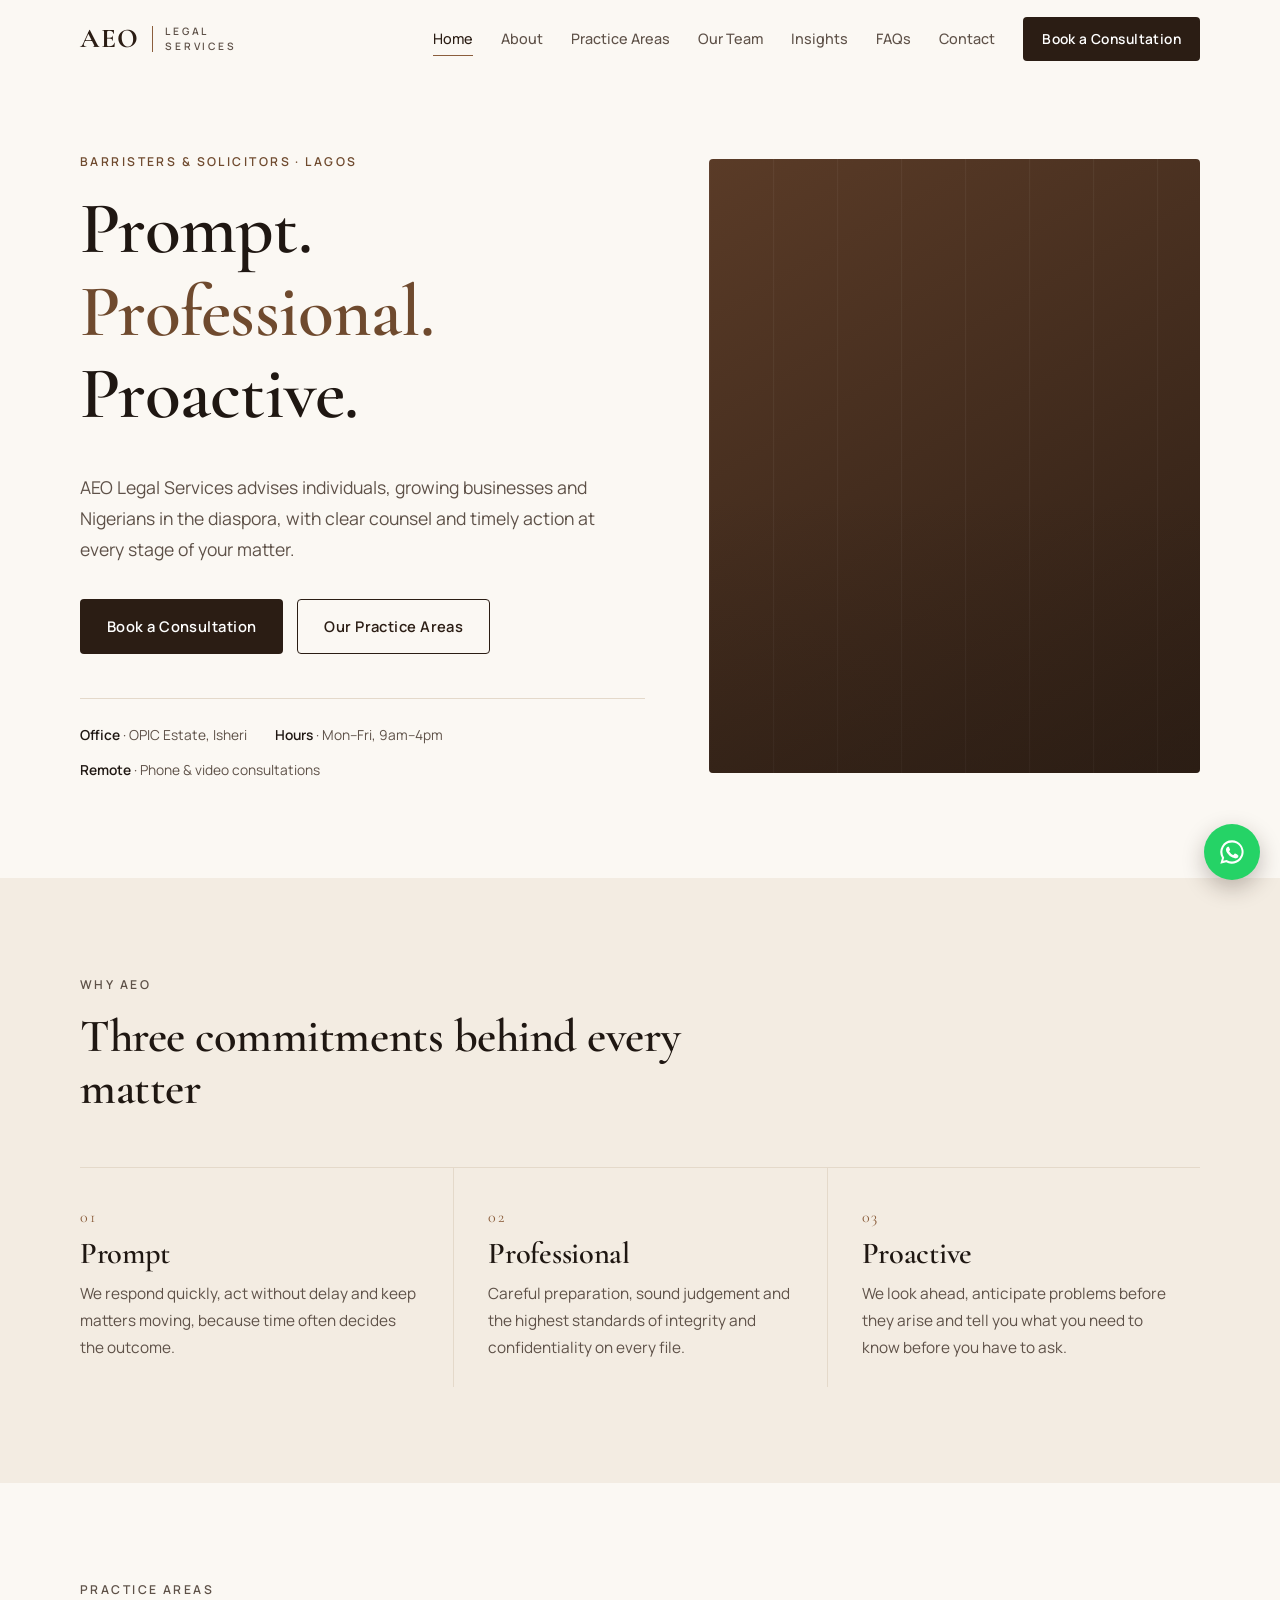
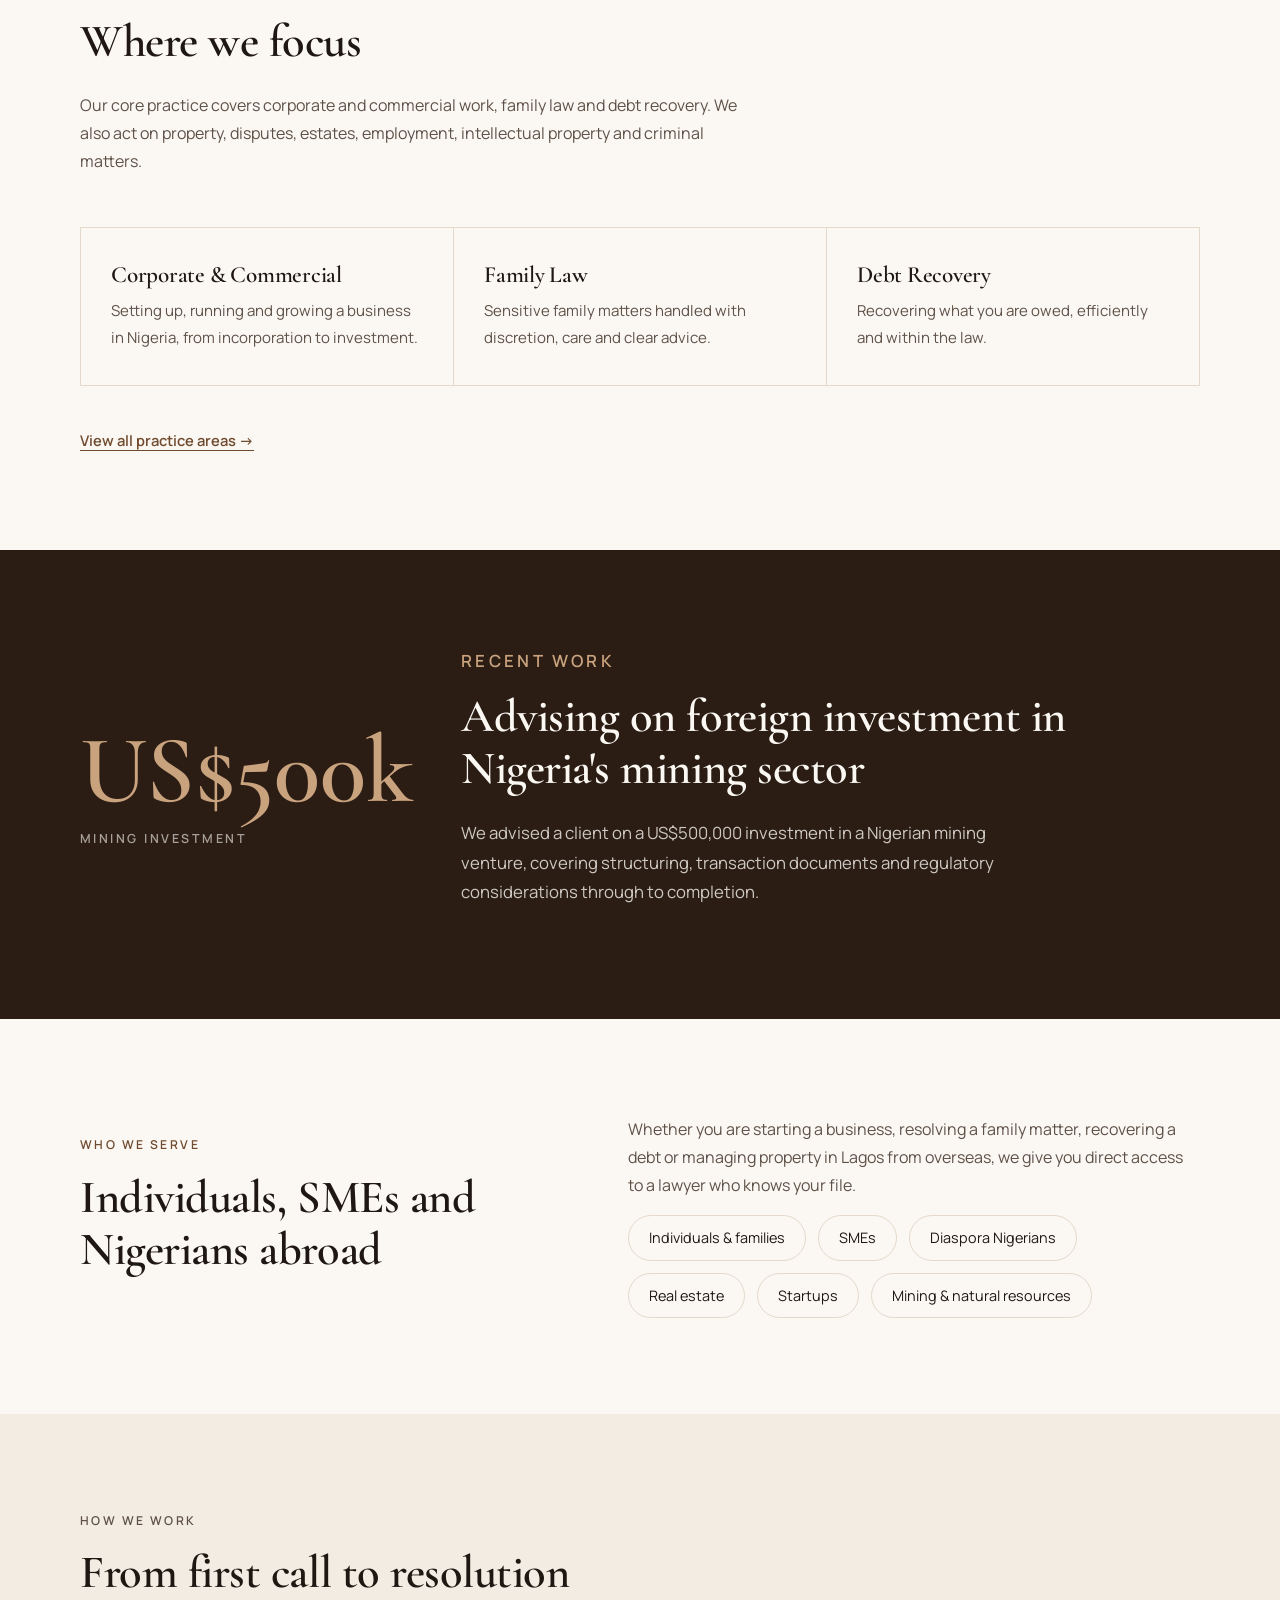
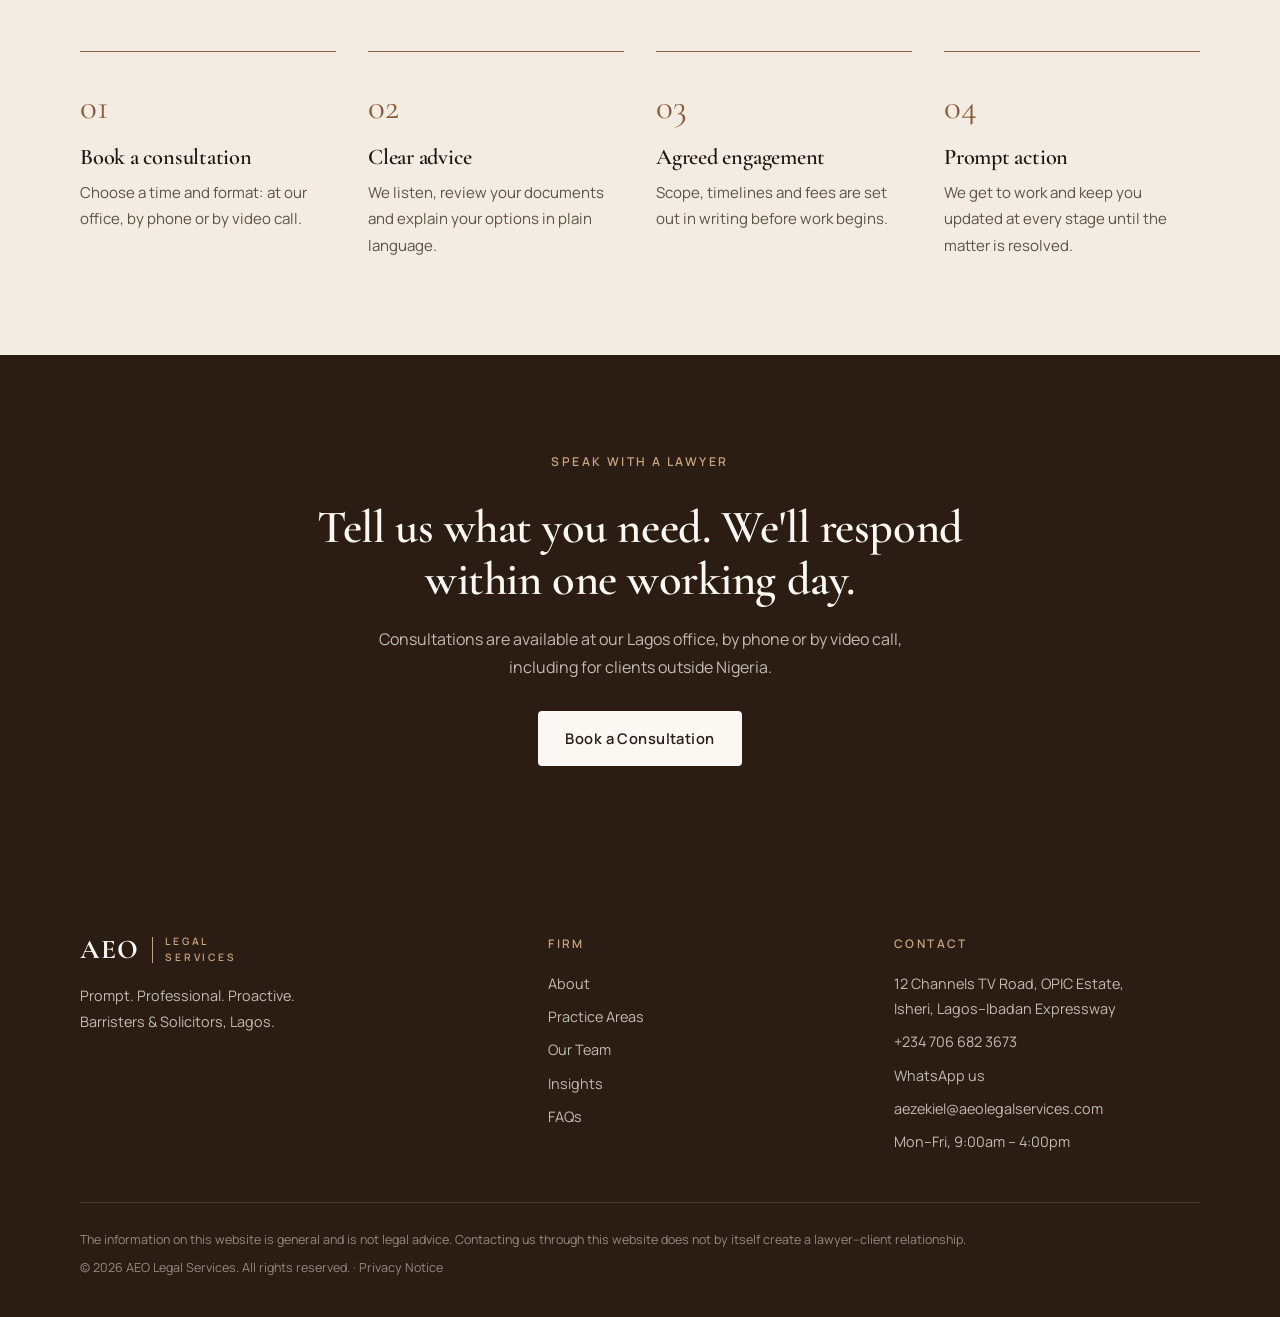
==== commit 7585c519: "Add credentials, fuller address, WhatsApp button and LinkedIn slots - Principal: LL.B Afe Babalola U" ====
--- a/index.html
+++ b/index.html
@@ -37,12 +37,18 @@
     "foundingDate": "2026",
     "telephone": "+2347066823673",
     "email": "aezekiel@aeolegalservices.com",
+    "founder": {
+      "@type": "Person",
+      "name": "Ayomide Olanrewaju",
+      "jobTitle": "Principal Partner",
+      "alumniOf": ["Afe Babalola University", "Babcock University"]
+    },
     "url": "https://ojohnsonolanrewaju.github.io/aeo-legal/",
     "logo": "https://ojohnsonolanrewaju.github.io/aeo-legal/assets/logo/aeo-mark-512.png",
     "image": "https://ojohnsonolanrewaju.github.io/aeo-legal/assets/images/og-image.png",
     "address": {
       "@type": "PostalAddress",
-      "streetAddress": "12 Channels TV Road, OPIC",
+      "streetAddress": "12 Channels TV Road, OPIC Estate, Isheri, Lagos–Ibadan Expressway",
       "addressLocality": "Lagos",
       "addressCountry": "NG"
     },
@@ -95,7 +101,7 @@
             <a href="practice-areas.html" class="btn btn-outline">Our Practice Areas</a>
           </div>
           <div class="hero-meta">
-            <span><strong>Office</strong> · OPIC, Lagos</span>
+            <span><strong>Office</strong> · OPIC Estate, Isheri</span>
             <span><strong>Hours</strong> · Mon–Fri, 9am–4pm</span>
             <span><strong>Remote</strong> · Phone &amp; video consultations</span>
           </div>
@@ -261,8 +267,9 @@
         <div>
           <h4>Contact</h4>
           <ul>
-            <li>12 Channels TV Road, OPIC, Lagos</li>
+            <li>12 Channels TV Road, OPIC Estate,<br>Isheri, Lagos–Ibadan Expressway</li>
             <li><a href="#" data-link="phone" data-text="phone">+234 706 682 3673</a></li>
+            <li><a href="#" data-link="whatsapp" target="_blank" rel="noopener">WhatsApp us</a></li>
             <li><a href="#" data-link="email" data-text="email">aezekiel@aeolegalservices.com</a></li>
             <li>Mon–Fri, 9:00am – 4:00pm</li>
           </ul>
@@ -275,6 +282,11 @@
     </div>
   </footer>
 
+  <!-- Floating WhatsApp button -->
+  <a href="#" data-link="whatsapp" class="wa-float" target="_blank" rel="noopener" aria-label="Chat with AEO Legal Services on WhatsApp">
+    <svg viewBox="0 0 24 24" width="28" height="28" aria-hidden="true"><path fill="currentColor" d="M12 2a10 10 0 0 0-8.6 15.1L2 22l5-1.3A10 10 0 1 0 12 2Zm0 18.2a8.2 8.2 0 0 1-4.2-1.2l-.3-.2-3 .8.8-2.9-.2-.3A8.2 8.2 0 1 1 12 20.2Zm4.5-6.1c-.2-.1-1.5-.7-1.7-.8-.2-.1-.4-.1-.6.1l-.8 1c-.1.2-.3.2-.5.1a6.7 6.7 0 0 1-3.3-2.9c-.3-.4.2-.4.7-1.4.1-.2 0-.3 0-.4l-.8-1.8c-.2-.5-.4-.4-.6-.4h-.5a1 1 0 0 0-.7.3 3 3 0 0 0-.9 2.2 5.2 5.2 0 0 0 1.1 2.7 11.8 11.8 0 0 0 4.5 4c1.7.7 2.3.8 3.2.6a2.7 2.7 0 0 0 1.7-1.2 2.2 2.2 0 0 0 .2-1.2c-.1-.1-.3-.2-.5-.3Z"/></svg>
+  </a>
+
   <script src="js/main.js"></script>
 </body>
 </html>
--- a/css/style.css
+++ b/css/style.css
@@ -522,7 +522,8 @@
 .form-tabs input:checked + label { background: var(--espresso); color: var(--white); }
 .form-tabs input:focus-visible + label { outline: 2px solid var(--bronze); outline-offset: -2px; }
 
-.booking-only { display: none; }
+.booking-only,
+.field-row.booking-only { display: none; }
 .contact-form.is-booking .booking-only { display: block; }
 .contact-form.is-booking .field-row.booking-only { display: grid; }
 
@@ -580,6 +581,22 @@
 .footer a:hover { color: var(--white); }
 .footer-legal { padding-top: 26px; font-size: .78rem; color: rgba(251,248,243,.5); }
 .footer-legal p { margin: 0 0 6px; }
+
+/* ── WhatsApp float ── */
+.wa-float {
+  position: fixed; right: 20px; bottom: 20px; z-index: 200;
+  width: 56px; height: 56px; border-radius: 50%;
+  background: #25D366; color: var(--white);
+  display: grid; place-items: center;
+  box-shadow: 0 8px 22px rgba(43,29,20,.28);
+  animation: wa-pulse 2.8s infinite;
+}
+.wa-float:hover { background: #1EBE5A; }
+@keyframes wa-pulse {
+  0%   { box-shadow: 0 0 0 0 rgba(37,211,102,.45), 0 8px 22px rgba(43,29,20,.28); }
+  70%  { box-shadow: 0 0 0 14px rgba(37,211,102,0), 0 8px 22px rgba(43,29,20,.28); }
+  100% { box-shadow: 0 0 0 0 rgba(37,211,102,0), 0 8px 22px rgba(43,29,20,.28); }
+}
 
 /* ── Simple prose page (privacy) ── */
 .prose { max-width: 760px; }
